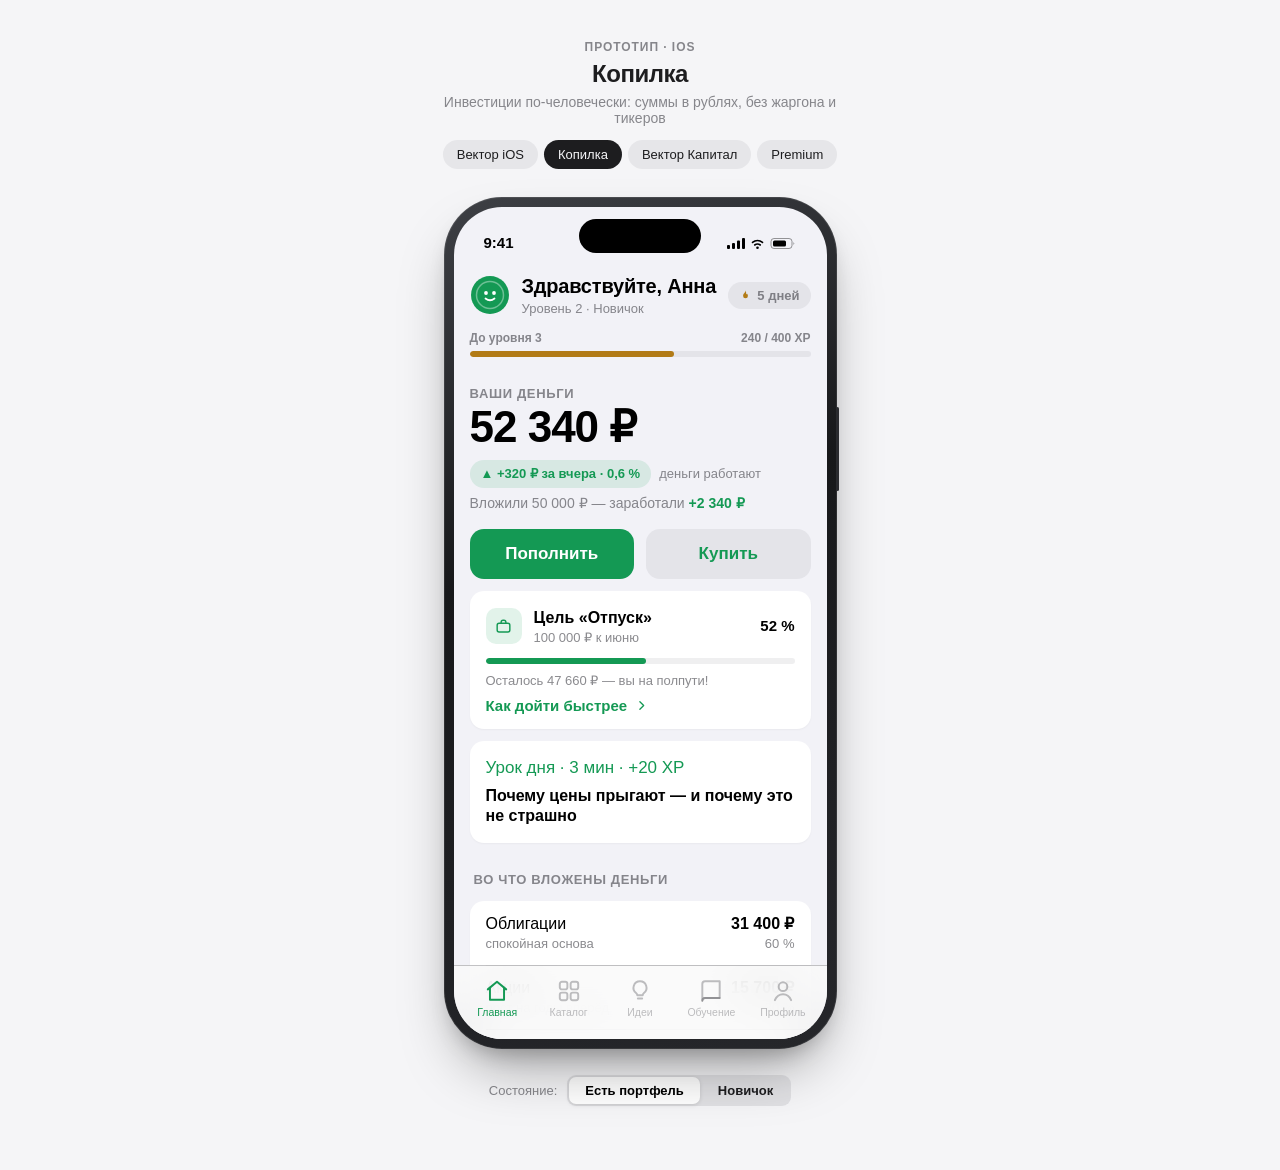
==== kopilka.html @ 92e06905 "feat: flagship dark app with interactive charts in apple style New index.html flagship (Vektor Kapit" ====
<!DOCTYPE html>
<html lang="ru">
<head>
<meta charset="UTF-8">
<meta name="viewport" content="width=device-width, initial-scale=1, maximum-scale=1, user-scalable=no, viewport-fit=cover">
<title>Копилка — прототип iOS</title>
<meta name="theme-color" content="#F2F2F7">
<link rel="manifest" href="manifest-kopilka.json">
<link rel="apple-touch-icon" href="assets/icon-kopilka-180.png">
<link rel="icon" type="image/png" href="assets/icon-kopilka-180.png">
<meta name="apple-mobile-web-app-capable" content="yes">
<meta name="mobile-web-app-capable" content="yes">
<meta name="apple-mobile-web-app-status-bar-style" content="default">
<meta name="apple-mobile-web-app-title" content="Копилка">
<link rel="stylesheet" href="assets/system.css">
</head>
<body class="studio">

<header class="studio-head">
  <div class="eyebrow">Прототип · iOS</div>
  <h1>Копилка</h1>
  <p>Инвестиции по-человечески: суммы в рублях, без жаргона и тикеров</p>
  <nav class="studio-nav">
    <a href="index.html">Вектор iOS</a>
    <a href="kopilka.html" aria-current="page">Копилка</a>
    <a href="vektor.html">Вектор Капитал</a>
    <a href="premium.html">Premium</a>
  </nav>
</header>

<div class="stage">
<div class="device">
<div class="device-screen brand-kopilka">
  <div class="island"></div>
  <div class="statusbar">
    <span>9:41</span>
    <svg width="70" height="13" viewBox="0 0 70 13" aria-hidden="true">
      <g fill="currentColor">
        <rect x="0" y="8" width="3" height="4" rx="1"/><rect x="5" y="6" width="3" height="6" rx="1"/>
        <rect x="10" y="3.5" width="3" height="8.5" rx="1"/><rect x="15" y="1" width="3" height="11" rx="1"/>
      </g>
      <g fill="none" stroke="currentColor" stroke-width="1.6" stroke-linecap="round">
        <path d="M25.5 5.4a8 8 0 0 1 10 0"/><path d="M27.7 8a4.8 4.8 0 0 1 5.6 0"/>
      </g>
      <circle cx="30.5" cy="10.8" r="1.3" fill="currentColor"/>
      <rect x="44" y="1.5" width="21" height="10" rx="3" fill="none" stroke="currentColor" opacity=".4"/>
      <rect x="46" y="3.5" width="13" height="6" rx="1.5" fill="currentColor"/>
      <path d="M66.5 5v3a2 2 0 0 0 0-3z" fill="currentColor" opacity=".5"/>
    </svg>
  </div>

  <div class="app">

    <!-- ================= Главная ================= -->
    <section class="screen active" data-screen="home">
      <div style="display:flex;align-items:center;gap:12px;">
        <svg class="mascot" viewBox="0 0 40 40" aria-hidden="true">
          <circle cx="20" cy="20" r="19" fill="var(--accent)"/>
          <circle cx="20" cy="20" r="13.5" fill="none" stroke="rgba(255,255,255,.38)" stroke-width="1.5"/>
          <circle cx="16" cy="18" r="1.9" fill="#fff"/><circle cx="24" cy="18" r="1.9" fill="#fff"/>
          <path d="M15.5 23.5q4.5 3.6 9 0" stroke="#fff" stroke-width="1.8" fill="none" stroke-linecap="round"/>
        </svg>
        <div style="flex:1;min-width:0;">
          <div style="font-size:20px;font-weight:700;letter-spacing:-.2px;">Здравствуйте, Анна</div>
          <div style="font-size:13px;color:var(--ink-2);">Уровень 2 · Новичок</div>
        </div>
        <span class="chip chip-neutral" title="Серия: 5 дней подряд">
          <svg width="13" height="15" viewBox="0 0 24 24" fill="var(--gold)" aria-hidden="true"><path d="M12 2.5c1.3 3.6-4.4 5.3-4.4 10.4a4.4 4.4 0 0 0 8.8 0c0-2.1-1-3.4-1.7-4.4-.8 1.2-1.7 1.5-1.7 1.5.5-2.2.1-5.1-1-7.5z"/></svg>
          5 дней
        </span>
      </div>

      <div style="margin-top:12px;">
        <div style="display:flex;justify-content:space-between;font-size:12px;font-weight:600;color:var(--ink-2);margin-bottom:5px;">
          <span>До уровня 3</span><span style="font-variant-numeric:tabular-nums;" data-bind="xp">240 / 400 XP</span>
        </div>
        <div class="bar gold"><i data-bind="xp-bar" style="width:60%;"></i></div>
      </div>

      <!-- Есть портфель -->
      <div data-when="full">
        <div style="margin-top:28px;">
          <div class="money-label">Ваши деньги</div>
          <div class="money-hero" data-bind="balance">52 340 ₽</div>
          <div style="display:flex;align-items:center;gap:8px;margin-top:10px;flex-wrap:wrap;">
            <span class="chip chip-gain">▲ +320 ₽ за вчера · 0,6 %</span>
            <span style="font-size:13px;color:var(--ink-2);">деньги работают</span>
          </div>
          <p class="money-sub" style="margin-top:6px;">Вложили <span data-bind="invested">50 000 ₽</span> — заработали <b data-bind="profit">+2 340 ₽</b></p>
        </div>

        <div class="btn-row">
          <button class="btn btn-primary" data-sheet="topup">Пополнить</button>
          <button class="btn btn-secondary" data-go-tab="catalog">Купить</button>
        </div>

        <div class="card tappable" role="button" tabindex="0">
          <div style="display:flex;align-items:center;gap:12px;">
            <div style="width:36px;height:36px;border-radius:10px;background:var(--accent-soft);color:var(--accent);display:flex;align-items:center;justify-content:center;flex:none;">
              <svg width="19" height="19" viewBox="0 0 24 24" fill="none" stroke="currentColor" stroke-width="1.8" stroke-linecap="round" stroke-linejoin="round" aria-hidden="true"><rect x="4" y="8" width="16" height="11" rx="2.5"/><path d="M9 8V6.5A2.5 2.5 0 0 1 11.5 4h1A2.5 2.5 0 0 1 15 6.5V8"/></svg>
            </div>
            <div style="flex:1;">
              <div style="font-size:16px;font-weight:600;">Цель «Отпуск»</div>
              <div style="font-size:13px;color:var(--ink-2);">100 000 ₽ к июню</div>
            </div>
            <div style="font-size:15px;font-weight:700;font-variant-numeric:tabular-nums;" data-bind="goal-pct">52 %</div>
          </div>
          <div class="bar" style="margin-top:12px;"><i data-bind="goal-bar" style="width:52%;"></i></div>
          <div style="font-size:13px;color:var(--ink-2);margin-top:8px;">Осталось <span data-bind="goal-remaining">47 660 ₽</span> — вы на полпути!</div>
          <button class="btn btn-plain" style="justify-content:flex-start;padding:0;height:auto;margin-top:8px;font-size:15px;" data-toast-btn="Подсказки по цели — фаза 2">Как дойти быстрее
            <svg width="13" height="13" viewBox="0 0 24 24" fill="none" stroke="currentColor" stroke-width="2.4" stroke-linecap="round" stroke-linejoin="round" aria-hidden="true"><path d="m9 5 7 7-7 7"/></svg>
          </button>
        </div>

        <div class="card tappable" role="button" tabindex="0" data-sheet="lesson">
          <div class="sheet-cap" style="color:var(--accent);">Урок дня · 3 мин · +20 XP</div>
          <div style="font-size:16px;font-weight:600;margin-top:6px;line-height:1.3;">Почему цены прыгают — и почему это не страшно</div>
        </div>

        <div class="section-h">Во что вложены деньги</div>
        <div class="card flush">
          <div class="row no-icon" style="cursor:default;" data-alloc="bonds">
            <div class="r-body"><div class="r-title">Облигации</div><div class="r-sub">спокойная основа</div></div>
            <div class="r-val"><div class="v">31 400 ₽</div><div class="d" style="color:var(--ink-2);">60 %</div></div>
          </div>
          <div class="row no-icon" style="cursor:default;" data-alloc="stocks">
            <div class="r-body"><div class="r-title">Акции</div><div class="r-sub">рост на годы вперёд</div></div>
            <div class="r-val"><div class="v">15 700 ₽</div><div class="d" style="color:var(--ink-2);">30 %</div></div>
          </div>
          <div class="row no-icon" style="cursor:default;" data-alloc="cash">
            <div class="r-body"><div class="r-title">Запас</div><div class="r-sub">деньги под рукой</div></div>
            <div class="r-val"><div class="v">5 240 ₽</div><div class="d" style="color:var(--ink-2);">10 %</div></div>
          </div>
        </div>
      </div>

      <!-- Новичок -->
      <div data-when="new" hidden>
        <div class="card" style="margin-top:24px;display:flex;gap:14px;align-items:flex-start;">
          <svg class="mascot" viewBox="0 0 40 40" aria-hidden="true">
            <circle cx="20" cy="20" r="19" fill="var(--accent)"/>
            <circle cx="20" cy="20" r="13.5" fill="none" stroke="rgba(255,255,255,.38)" stroke-width="1.5"/>
            <circle cx="16" cy="18" r="1.9" fill="#fff"/><circle cx="24" cy="18" r="1.9" fill="#fff"/>
            <path d="M15.5 23.5q4.5 3.6 9 0" stroke="#fff" stroke-width="1.8" fill="none" stroke-linecap="round"/>
          </svg>
          <p style="margin:2px 0 0;font-size:15px;line-height:1.45;">Привет, я Копи! Готовы начать? Это 2 минуты — и никаких сложных слов.</p>
        </div>

        <div class="card">
          <div style="display:flex;justify-content:space-between;align-items:baseline;">
            <span class="sheet-cap" style="color:var(--accent);">Квест · шаг 1 из 3</span>
            <span class="chip chip-gold" style="padding:3px 9px;font-size:11.5px;">бейдж + 100 XP</span>
          </div>
          <div style="font-size:18px;font-weight:700;margin-top:8px;letter-spacing:-.2px;">Собери первый портфель за 3 шага</div>
          <div class="bar" style="margin-top:12px;"><i style="width:33%;"></i></div>
          <button class="btn btn-primary" style="margin-top:16px;" data-go-tab="catalog">Продолжить квест</button>
        </div>

        <div class="card" style="display:flex;gap:12px;align-items:center;">
          <div style="width:36px;height:36px;border-radius:10px;background:var(--gain-bg);color:var(--gain);display:flex;align-items:center;justify-content:center;flex:none;">
            <svg width="18" height="18" viewBox="0 0 24 24" fill="none" stroke="currentColor" stroke-width="2" stroke-linecap="round" stroke-linejoin="round" aria-hidden="true"><path d="m5 12.5 4.5 4.5L19 7"/></svg>
          </div>
          <div style="font-size:14px;line-height:1.4;">Деньги на счёте: <b>1 000 ₽</b> — уже пополнили, отличный старт!</div>
        </div>
      </div>
    </section>

    <!-- ================= Каталог ================= -->
    <section class="screen" data-screen="catalog">
      <h1 class="large-title">Каталог</h1>
      <p class="subtitle">Во что вложить — простыми словами</p>

      <div class="card tappable" role="button" tabindex="0" data-push="asset" style="background:linear-gradient(135deg, var(--accent) 0%, #0C7A41 100%);color:#fff;">
        <div style="display:flex;justify-content:space-between;align-items:center;">
          <span style="font-size:12px;font-weight:600;letter-spacing:.06em;text-transform:uppercase;opacity:.85;">Идея дня</span>
          <span class="chip" style="background:rgba(255,255,255,.2);color:#fff;">спокойно</span>
        </div>
        <div style="font-size:19px;font-weight:700;margin-top:10px;letter-spacing:-.2px;">Облигации для спокойного старта</div>
        <div style="font-size:14px;opacity:.85;margin-top:6px;">Вложили 12 000 ₽ — через год примерно <b>14 600 ₽</b></div>
      </div>

      <div class="section-h">Популярное</div>
      <div class="card flush">
        <button class="row" data-push="asset">
          <span class="r-icon" style="background:#21A038;font-size:12px;font-weight:700;">СБ</span>
          <span class="r-body"><span class="r-title">Сбербанк</span><span class="r-sub" style="display:block;">Акции · банк</span></span>
          <span class="r-val"><span class="v">312 ₽</span><span class="d" style="color:var(--gain);display:block;">▲ 0,8 %</span></span>
          <svg class="chev" width="13" height="13" viewBox="0 0 24 24" fill="none" stroke="currentColor" stroke-width="2.4" stroke-linecap="round" stroke-linejoin="round" aria-hidden="true"><path d="m9 5 7 7-7 7"/></svg>
        </button>
        <button class="row" data-toast-btn="В прототипе открыт Сбербанк — остальные по той же схеме">
          <span class="r-icon" style="background:#1264B1;font-size:12px;font-weight:700;">ГП</span>
          <span class="r-body"><span class="r-title">Газпром</span><span class="r-sub" style="display:block;">Акции · энергетика</span></span>
          <span class="r-val"><span class="v">128 ₽</span><span class="d" style="color:var(--gain);display:block;">▲ 0,3 %</span></span>
          <svg class="chev" width="13" height="13" viewBox="0 0 24 24" fill="none" stroke="currentColor" stroke-width="2.4" stroke-linecap="round" stroke-linejoin="round" aria-hidden="true"><path d="m9 5 7 7-7 7"/></svg>
        </button>
        <button class="row" data-toast-btn="В прототипе открыт Сбербанк — остальные по той же схеме">
          <span class="r-icon" style="background:#FC3F1D;font-size:13px;font-weight:700;">Я</span>
          <span class="r-body"><span class="r-title">Яндекс</span><span class="r-sub" style="display:block;">Акции · технологии</span></span>
          <span class="r-val"><span class="v">4 215 ₽</span><span class="d" style="color:var(--gain);display:block;">▲ 1,2 %</span></span>
          <svg class="chev" width="13" height="13" viewBox="0 0 24 24" fill="none" stroke="currentColor" stroke-width="2.4" stroke-linecap="round" stroke-linejoin="round" aria-hidden="true"><path d="m9 5 7 7-7 7"/></svg>
        </button>
      </div>

      <div class="section-h">Спокойный старт</div>
      <div class="card flush">
        <button class="row" data-toast-btn="В прототипе открыт Сбербанк — остальные по той же схеме">
          <span class="r-icon" style="background:#5A6B8C;font-size:10.5px;font-weight:700;">ОФЗ</span>
          <span class="r-body"><span class="r-title">ОФЗ 26244</span><span class="r-sub" style="display:block;">Облигации · государство</span></span>
          <span class="r-val"><span class="v">≈ 15 %</span><span class="d" style="color:var(--ink-2);display:block;">в год</span></span>
          <svg class="chev" width="13" height="13" viewBox="0 0 24 24" fill="none" stroke="currentColor" stroke-width="2.4" stroke-linecap="round" stroke-linejoin="round" aria-hidden="true"><path d="m9 5 7 7-7 7"/></svg>
        </button>
        <button class="row" data-toast-btn="В прототипе открыт Сбербанк — остальные по той же схеме">
          <span class="r-icon" style="background:#B27B16;font-size:12px;font-weight:700;">Au</span>
          <span class="r-body"><span class="r-title">Фонд «Золото»</span><span class="r-sub" style="display:block;">Защита от инфляции</span></span>
          <span class="r-val"><span class="v">5 100 ₽</span><span class="d" style="color:var(--gain);display:block;">▲ 0,4 %</span></span>
          <svg class="chev" width="13" height="13" viewBox="0 0 24 24" fill="none" stroke="currentColor" stroke-width="2.4" stroke-linecap="round" stroke-linejoin="round" aria-hidden="true"><path d="m9 5 7 7-7 7"/></svg>
        </button>
      </div>
    </section>

    <!-- ================= Идеи ================= -->
    <section class="screen" data-screen="ideas">
      <h1 class="large-title">Идеи</h1>
      <p class="subtitle">Готовые подборки: во что вложить и почему</p>
      <div class="empty">
        <div class="e-ico">
          <svg width="26" height="26" viewBox="0 0 24 24" fill="none" stroke="currentColor" stroke-width="1.8" stroke-linecap="round" stroke-linejoin="round" aria-hidden="true"><path d="M12 3a6 6 0 0 0-3.6 10.8c.7.55 1.1 1.3 1.1 2.2h5c0-.9.4-1.65 1.1-2.2A6 6 0 0 0 12 3z"/><path d="M10 19h4"/></svg>
        </div>
        <h3>Скоро здесь будут идеи</h3>
        <p>Подборки с объяснением, почему и с каким риском. Появятся во второй фазе.</p>
      </div>
    </section>

    <!-- ================= Обучение ================= -->
    <section class="screen" data-screen="learn">
      <h1 class="large-title">Обучение</h1>
      <p class="subtitle">Уроки по 3 минуты, +20 XP за каждый</p>

      <div class="card tappable" role="button" tabindex="0" data-sheet="lesson">
        <div class="sheet-cap" style="color:var(--accent);">Урок дня · 3 мин · +20 XP</div>
        <div style="font-size:17px;font-weight:700;margin-top:6px;line-height:1.3;">Почему цены прыгают — и почему это не страшно</div>
        <button class="btn btn-secondary" style="margin-top:14px;height:44px;font-size:15px;">Начать урок</button>
      </div>

      <div class="empty" style="padding-top:40px;">
        <div class="e-ico">
          <svg width="24" height="24" viewBox="0 0 24 24" fill="none" stroke="currentColor" stroke-width="1.8" stroke-linecap="round" stroke-linejoin="round" aria-hidden="true"><path d="M4 5.5A2.5 2.5 0 0 1 6.5 3H20v15.5H6.5A2.5 2.5 0 0 0 4 21z"/><path d="M20 18.5H6.5A2.5 2.5 0 0 0 4 21"/></svg>
        </div>
        <h3>Курс «Основы» готовится</h3>
        <p>Короткие уроки простыми словами. Полное дерево курсов — во второй фазе.</p>
      </div>
    </section>

    <!-- ================= Профиль ================= -->
    <section class="screen" data-screen="profile">
      <h1 class="large-title">Профиль</h1>

      <div class="card" style="display:flex;align-items:center;gap:14px;">
        <div class="avatar">А</div>
        <div style="flex:1;">
          <div style="font-size:18px;font-weight:700;">Анна</div>
          <div style="font-size:13px;color:var(--ink-2);">Ученик · Уровень 2</div>
        </div>
        <span class="chip chip-gold" data-bind="xp-chip">240 XP</span>
      </div>

      <div class="card" style="display:flex;gap:12px;align-items:flex-start;">
        <div style="width:36px;height:36px;border-radius:10px;background:var(--fill);display:flex;align-items:center;justify-content:center;flex:none;">
          <svg width="17" height="19" viewBox="0 0 24 24" fill="var(--gold)" aria-hidden="true"><path d="M12 2.5c1.3 3.6-4.4 5.3-4.4 10.4a4.4 4.4 0 0 0 8.8 0c0-2.1-1-3.4-1.7-4.4-.8 1.2-1.7 1.5-1.7 1.5.5-2.2.1-5.1-1-7.5z"/></svg>
        </div>
        <div>
          <div style="font-size:16px;font-weight:600;">Серия: 5 дней подряд</div>
          <div style="font-size:13px;color:var(--ink-2);margin-top:2px;">За полезную привычку — зашли или прошли урок. Не за сделки.</div>
        </div>
      </div>

      <div class="section-h">Бейджи</div>
      <div class="badges">
        <div class="badge">
          <div class="b-ico" style="color:var(--gain);"><svg width="22" height="22" viewBox="0 0 24 24" fill="none" stroke="currentColor" stroke-width="2" stroke-linecap="round" stroke-linejoin="round" aria-hidden="true"><path d="m5 12.5 4.5 4.5L19 7"/></svg></div>
          <div class="b-name">Первый шаг</div>
        </div>
        <div class="badge">
          <div class="b-ico" style="color:var(--gold);"><svg width="22" height="22" viewBox="0 0 24 24" fill="currentColor" aria-hidden="true"><path d="m12 3 2.4 5.4 5.9.6-4.4 4 1.2 5.8L12 15.9l-5.1 2.9 1.2-5.8-4.4-4 5.9-.6z"/></svg></div>
          <div class="b-name">Первая покупка</div>
        </div>
        <div class="badge locked">
          <div class="b-ico" style="color:var(--ink-2);"><svg width="22" height="22" viewBox="0 0 24 24" fill="none" stroke="currentColor" stroke-width="1.8" stroke-linecap="round" stroke-linejoin="round" aria-hidden="true"><rect x="5.5" y="10.5" width="13" height="9" rx="2.5"/><path d="M8.5 10.5V8a3.5 3.5 0 0 1 7 0v2.5"/></svg></div>
          <div class="b-name">Неделя выдержки</div>
        </div>
      </div>

      <div class="section-h">Цель</div>
      <div class="card">
        <div style="display:flex;justify-content:space-between;align-items:baseline;">
          <span style="font-size:16px;font-weight:600;">«Отпуск»</span>
          <span style="font-size:13px;color:var(--ink-2);font-variant-numeric:tabular-nums;" data-bind="goal-summary">52 340 ₽ из 100 000 ₽ · к июню</span>
        </div>
        <div class="bar" style="margin-top:12px;"><i data-bind="goal-bar" style="width:52%;"></i></div>
      </div>

      <div class="section-h">Версии прототипа</div>
      <div class="card flush">
        <a class="row no-icon" href="index.html" style="text-decoration:none;color:var(--ink);">
          <span class="r-body"><span class="r-title">Вектор iOS</span><span class="r-sub" style="display:block;">флагман · тёмная</span></span>
          <svg class="chev" width="13" height="13" viewBox="0 0 24 24" fill="none" stroke="currentColor" stroke-width="2.4" stroke-linecap="round" stroke-linejoin="round" aria-hidden="true"><path d="m9 5 7 7-7 7"/></svg>
        </a>
        <a class="row no-icon" href="vektor.html" style="text-decoration:none;color:var(--ink);">
          <span class="r-body"><span class="r-title">Вектор Капитал</span><span class="r-sub" style="display:block;">синяя версия · light</span></span>
          <svg class="chev" width="13" height="13" viewBox="0 0 24 24" fill="none" stroke="currentColor" stroke-width="2.4" stroke-linecap="round" stroke-linejoin="round" aria-hidden="true"><path d="m9 5 7 7-7 7"/></svg>
        </a>
        <a class="row no-icon" href="premium.html" style="text-decoration:none;color:var(--ink);">
          <span class="r-body"><span class="r-title">Вектор Капитал Premium</span><span class="r-sub" style="display:block;">тёмная версия · частный банк</span></span>
          <svg class="chev" width="13" height="13" viewBox="0 0 24 24" fill="none" stroke="currentColor" stroke-width="2.4" stroke-linecap="round" stroke-linejoin="round" aria-hidden="true"><path d="m9 5 7 7-7 7"/></svg>
        </a>
      </div>
    </section>

    <!-- ================= Push: Сбербанк ================= -->
    <section class="push" id="push-asset">
      <div class="push-nav">
        <button class="back" data-back>
          <svg width="17" height="17" viewBox="0 0 24 24" fill="none" stroke="currentColor" stroke-width="2.4" stroke-linecap="round" stroke-linejoin="round" aria-hidden="true"><path d="m15 5-7 7 7 7"/></svg>
          Каталог
        </button>
        <span class="push-title">Сбербанк</span>
      </div>

      <div style="display:flex;align-items:center;gap:12px;margin-top:4px;">
        <span style="width:44px;height:44px;border-radius:12px;background:#21A038;color:#fff;display:flex;align-items:center;justify-content:center;font-size:15px;font-weight:700;flex:none;">СБ</span>
        <div style="flex:1;">
          <div style="font-size:20px;font-weight:700;letter-spacing:-.2px;">Сбербанк</div>
          <div style="font-size:13px;color:var(--ink-2);">Акции · банк</div>
        </div>
        <div style="text-align:right;">
          <div style="font-size:20px;font-weight:700;font-variant-numeric:tabular-nums;">312 ₽</div>
          <div style="font-size:13px;color:var(--gain);font-weight:600;">▲ 0,8 %</div>
        </div>
      </div>

      <div class="card">
        <div class="sheet-cap">Цена за 5 лет</div>
        <svg viewBox="0 0 330 120" style="width:100%;height:auto;margin-top:10px;display:block;" aria-label="График цены за 5 лет: рост с колебаниями">
          <defs>
            <linearGradient id="chartFill" x1="0" y1="0" x2="0" y2="1">
              <stop offset="0" stop-color="var(--gain)" stop-opacity=".18"/>
              <stop offset="1" stop-color="var(--gain)" stop-opacity="0"/>
            </linearGradient>
          </defs>
          <g stroke="var(--sep)" stroke-width=".5">
            <line x1="0" y1="30" x2="330" y2="30"/><line x1="0" y1="65" x2="330" y2="65"/><line x1="0" y1="100" x2="330" y2="100"/>
          </g>
          <path d="M0,98 C25,92 40,102 60,90 S95,70 115,76 S150,50 175,58 S215,38 240,46 S275,22 305,28 L330,22 L330,120 L0,120 Z" fill="url(#chartFill)"/>
          <path d="M0,98 C25,92 40,102 60,90 S95,70 115,76 S150,50 175,58 S215,38 240,46 S275,22 305,28 L330,22" fill="none" stroke="var(--gain)" stroke-width="2" stroke-linecap="round"/>
        </svg>
        <div style="display:flex;justify-content:space-between;font-size:11px;color:var(--ink-3);margin-top:6px;font-variant-numeric:tabular-nums;">
          <span>2021</span><span>2022</span><span>2023</span><span>2024</span><span>2025</span><span>2026</span>
        </div>
      </div>

      <div class="card">
        <p style="margin:0;font-size:15px;line-height:1.5;">Самый большой банк страны: картами и приложением Сбера пользуется каждый второй. Покупая акцию, вы становитесь совладельцем банка — и зарабатываете, когда он растёт.</p>
      </div>

      <div class="card">
        <div class="sheet-cap">Если вложить 10 000 ₽</div>
        <div style="display:flex;align-items:baseline;gap:8px;margin-top:6px;">
          <span style="font-size:14px;color:var(--ink-2);">через год ≈</span>
          <span style="font-size:26px;font-weight:700;color:var(--gain);font-variant-numeric:tabular-nums;">11 200 ₽</span>
        </div>
        <p class="disclaimer" style="margin:8px 0 0;">Это ориентир по прошлым годам, а не гарантия. Цена может колебаться.</p>
      </div>

      <div class="card" style="display:flex;gap:12px;align-items:flex-start;">
        <span class="tag-risk" style="margin-top:1px;">средне</span>
        <p style="margin:0;font-size:13.5px;color:var(--ink-2);line-height:1.45;">Риск: цена «дышит», но на горизонте от года колебания обычно сглаживаются.</p>
      </div>

      <div class="section-h">Для опытных</div>
      <div class="card">
        <div class="kv" style="margin-top:0;">
          <div class="kv-row"><span class="k">Цена акции</span><span class="v">312 ₽</span></div>
          <div class="kv-row"><span class="k">Дивиденды</span><span class="v">≈ 10 % в год</span></div>
          <div class="kv-row"><span class="k">P/E</span><span class="v">4,1</span></div>
        </div>
      </div>

      <button class="btn btn-primary" style="margin-top:20px;" data-sheet="buy">Купить</button>
    </section>

    <!-- ================= Шторки ================= -->
    <button class="dim" aria-label="Закрыть" tabindex="-1"></button>

    <div class="sheet" id="sheet-buy">
      <div class="grabber"></div>

      <div class="sheet-step on" data-step="1">
        <div class="sheet-cap">Шаг 1 из 2</div>
        <h3>Сколько вложить?</h3>
        <div class="amounts" data-growth="1.12">
          <button data-amount="5000">5 000 ₽</button>
          <button data-amount="10000" aria-pressed="true">10 000 ₽</button>
          <button data-amount="25000">25 000 ₽</button>
        </div>
        <div style="display:flex;align-items:baseline;gap:8px;margin-top:18px;">
          <span style="font-size:14px;color:var(--ink-2);">Через год — примерно</span>
          <span style="font-size:24px;font-weight:700;color:var(--gain);font-variant-numeric:tabular-nums;" data-projection>11 200 ₽</span>
        </div>
        <p style="font-size:13px;color:var(--ink-2);margin:10px 0 0;">Покупаем на сумму, а не «лотами» — так проще.</p>
        <button class="btn btn-primary" style="margin-top:20px;" data-goto="2">Дальше</button>
      </div>

      <div class="sheet-step" data-step="2">
        <div class="sheet-cap">Шаг 2 из 2</div>
        <h3>Всё верно?</h3>
        <div class="kv">
          <div class="kv-row"><span class="k">Вы покупаете</span><span class="v">Сбербанк · <span data-amount-out>10 000 ₽</span></span></div>
          <div class="kv-row"><span class="k">Когда купим</span><span class="v">Сразу</span></div>
          <div class="kv-row"><span class="k">Комиссия</span><span class="v">0 ₽</span></div>
          <div class="kv-row"><span class="k">Продать можно</span><span class="v">В любой день</span></div>
        </div>
        <button class="btn btn-primary" style="margin-top:16px;" data-goto="3" data-buy-confirm>Подтвердить покупку</button>
        <button class="btn btn-plain" data-goto="1">Изменить сумму</button>
      </div>

      <div class="sheet-step" data-step="3">
        <div class="success-wrap">
          <div class="success-mark">
            <svg width="30" height="30" viewBox="0 0 24 24" fill="none" stroke="currentColor" stroke-width="2.4" stroke-linecap="round" stroke-linejoin="round" aria-hidden="true"><path d="m5 12.5 4.5 4.5L19 7"/></svg>
          </div>
          <h3>Ура — первая покупка!</h3>
          <div style="display:flex;gap:8px;justify-content:center;margin-top:12px;">
            <span class="chip chip-gold">+100 XP</span>
            <span class="chip chip-neutral">Бейдж «Первая покупка»</span>
          </div>
          <p style="font-size:13.5px;color:var(--ink-2);margin:14px 0 0;line-height:1.45;">Совет от Копи: следующая привычка — не продавать при первых колебаниях. Время работает на вас.</p>
          <button class="btn btn-primary" style="margin-top:18px;" data-finish>Смотреть портфель</button>
        </div>
      </div>
    </div>

    <div class="sheet" id="sheet-lesson">
      <div class="grabber"></div>

      <div class="sheet-step on" data-step="1">
        <div class="sheet-cap" style="color:var(--accent);">Урок дня · 3 мин · +20 XP</div>
        <h3>Почему цены прыгают</h3>
        <p style="font-size:15px;line-height:1.5;color:var(--ink);margin:10px 0 0;">Цена акции меняется каждый день — как настроение рынка. Кто-то покупает, кто-то продаёт, и цена «дышит».</p>
        <p style="font-size:15px;line-height:1.5;color:var(--ink-2);margin:8px 0 0;">Это не поломка — это нормальная жизнь биржи.</p>
        <button class="btn btn-primary" style="margin-top:20px;" data-goto="2">Дальше</button>
      </div>

      <div class="sheet-step" data-step="2">
        <div class="sheet-cap" style="color:var(--accent);">Урок дня · 2 из 3</div>
        <h3>Чем длиннее срок — тем спокойнее</h3>
        <p style="font-size:15px;line-height:1.5;margin:10px 0 0;">Дневные скачки на горизонте 3–5 лет превращаются в ровную линию роста.</p>
        <p style="font-size:15px;line-height:1.5;color:var(--ink-2);margin:8px 0 0;">Поэтому для долгой цели — как ваш «Отпуск» — колебания почти не важны.</p>
        <button class="btn btn-primary" style="margin-top:20px;" data-goto="3">Дальше</button>
      </div>

      <div class="sheet-step" data-step="3">
        <div class="sheet-cap" style="color:var(--accent);">Проверим себя</div>
        <h3>Ваш портфель просел на 2 % за день. Что делаете?</h3>
        <button class="quiz-opt">Срочно всё продать</button>
        <button class="quiz-opt" data-correct="true">Ничего: для долгой цели это нормально</button>
        <div class="quiz-note"></div>
        <button class="btn btn-primary" style="margin-top:12px;" data-quiz-done disabled data-lesson-done data-close-sheet data-toast-btn="Урок пройден" data-toast-xp="+20 XP">Завершить · +20 XP</button>
      </div>
    </div>

    <div class="sheet" id="sheet-topup">
      <div class="grabber"></div>

      <div class="sheet-step on" data-step="1">
        <div class="sheet-cap">Пополнение</div>
        <h3>Сколько внести?</h3>
        <div class="num-display"><span data-bind="num-display">5 000</span><span class="rub">₽</span></div>
        <div class="num-presets">
          <button data-num-add="1000">+1 000</button>
          <button data-num-add="5000">+5 000</button>
          <button data-num-add="10000">+10 000</button>
        </div>
        <div class="numpad">
          <button data-num="1">1</button><button data-num="2">2</button><button data-num="3">3</button>
          <button data-num="4">4</button><button data-num="5">5</button><button data-num="6">6</button>
          <button data-num="7">7</button><button data-num="8">8</button><button data-num="9">9</button>
          <span></span><button data-num="0">0</button><button data-num="del" aria-label="Удалить">⌫</button>
        </div>
        <button class="btn btn-primary" style="margin-top:10px;" data-topup-confirm>Пополнить</button>
        <p class="disclaimer" style="text-align:center;">Прототип: деньги виртуальные, без списаний.</p>
      </div>

      <div class="sheet-step" data-step="2">
        <div class="success-wrap">
          <div class="success-mark">
            <svg width="30" height="30" viewBox="0 0 24 24" fill="none" stroke="currentColor" stroke-width="2.4" stroke-linecap="round" stroke-linejoin="round" aria-hidden="true"><path d="m5 12.5 4.5 4.5L19 7"/></svg>
          </div>
          <h3>Счёт пополнен</h3>
          <p style="font-size:14px;color:var(--ink-2);margin:10px 0 0;"><b style="color:var(--gain);" data-bind="topup-out">+5 000 ₽</b> уже в «Запасе» и работают на вашу цель.</p>
          <button class="btn btn-primary" style="margin-top:18px;" data-close-sheet>Отлично</button>
        </div>
      </div>
    </div>

    <div class="toast" role="status"><span class="t-text"></span><span class="t-xp"></span></div>

  </div>

  <!-- ================= Таб-бар ================= -->
  <nav class="tabbar">
    <button data-tab="home" aria-selected="true">
      <svg width="26" height="26" viewBox="0 0 24 24" fill="none" stroke="currentColor" stroke-width="1.8" stroke-linecap="round" stroke-linejoin="round" aria-hidden="true"><path d="M3.5 10.5 12 3.5l8.5 7"/><path d="M5.5 8.9V20h13V8.9"/></svg>
      Главная
    </button>
    <button data-tab="catalog" aria-selected="false">
      <svg width="26" height="26" viewBox="0 0 24 24" fill="none" stroke="currentColor" stroke-width="1.8" stroke-linecap="round" stroke-linejoin="round" aria-hidden="true"><rect x="3.5" y="3.5" width="7" height="7" rx="2"/><rect x="13.5" y="3.5" width="7" height="7" rx="2"/><rect x="3.5" y="13.5" width="7" height="7" rx="2"/><rect x="13.5" y="13.5" width="7" height="7" rx="2"/></svg>
      Каталог
    </button>
    <button data-tab="ideas" aria-selected="false">
      <svg width="26" height="26" viewBox="0 0 24 24" fill="none" stroke="currentColor" stroke-width="1.8" stroke-linecap="round" stroke-linejoin="round" aria-hidden="true"><path d="M12 3a6 6 0 0 0-3.6 10.8c.7.55 1.1 1.3 1.1 2.2h5c0-.9.4-1.65 1.1-2.2A6 6 0 0 0 12 3z"/><path d="M10 19h4"/></svg>
      Идеи
    </button>
    <button data-tab="learn" aria-selected="false">
      <svg width="26" height="26" viewBox="0 0 24 24" fill="none" stroke="currentColor" stroke-width="1.8" stroke-linecap="round" stroke-linejoin="round" aria-hidden="true"><path d="M4 5.5A2.5 2.5 0 0 1 6.5 3H20v15.5H6.5A2.5 2.5 0 0 0 4 21z"/><path d="M20 18.5H6.5A2.5 2.5 0 0 0 4 21"/></svg>
      Обучение
    </button>
    <button data-tab="profile" aria-selected="false">
      <svg width="26" height="26" viewBox="0 0 24 24" fill="none" stroke="currentColor" stroke-width="1.8" stroke-linecap="round" stroke-linejoin="round" aria-hidden="true"><circle cx="12" cy="8" r="4"/><path d="M4.5 20.5c1.6-3.8 4.3-5.5 7.5-5.5s5.9 1.7 7.5 5.5"/></svg>
      Профиль
    </button>
  </nav>
</div>
</div>
</div>

<div class="proto-controls">
  <span class="hint">Состояние:</span>
  <div class="seg" role="group" aria-label="Состояние демо">
    <button data-state="full" aria-pressed="true">Есть портфель</button>
    <button data-state="new" aria-pressed="false">Новичок</button>
  </div>
</div>

<script src="assets/app.js"></script>
</body>
</html>
---- assets/system.css ----
/* ============================================================
   iOS design system — Копилка / Вектор Капитал
   Источник истины: DESIGN.md
   ============================================================ */

*, *::before, *::after { box-sizing: border-box; }
html, body { margin: 0; padding: 0; }
html { -webkit-tap-highlight-color: transparent; }
body { overscroll-behavior-y: none; }
button, a { touch-action: manipulation; }

:root {
  /* iOS neutral palette — light */
  --ios-bg-grouped: #F2F2F7;
  --ios-card: #FFFFFF;
  --ios-label: #000000;
  --ios-label-2: rgba(60,60,67,.6);
  --ios-label-3: rgba(60,60,67,.33);
  --ios-sep: rgba(60,60,67,.29);
  --ios-fill: rgba(120,120,128,.12);
  --ios-fill-2: rgba(120,120,128,.2);

  /* motion */
  --ease-out: cubic-bezier(.25,.75,.3,1);
  --ease-sheet: cubic-bezier(.32,.72,0,1);
  --t-fast: 120ms;
  --t-med: 240ms;
  --t-sheet: 360ms;

  --r-card: 14px;
  --r-btn: 14px;

  --font-ui: -apple-system, BlinkMacSystemFont, "SF Pro Text", "SF Pro Display", "Segoe UI", Roboto, "Helvetica Neue", sans-serif;
  --font-serif: "New York", "Times New Roman", Georgia, serif;
}

/* ---------- Brand scopes ---------- */
.brand-kopilka {
  --bg: var(--ios-bg-grouped);
  --card: var(--ios-card);
  --ink: var(--ios-label);
  --ink-2: var(--ios-label-2);
  --ink-3: var(--ios-label-3);
  --sep: var(--ios-sep);
  --fill: var(--ios-fill);
  --fill-2: var(--ios-fill-2);
  --accent: #149954;
  --accent-fg: #FFFFFF;
  --accent-soft: rgba(20,153,84,.12);
  --gain: #149954;
  --gain-bg: rgba(20,153,84,.12);
  --loss: rgba(60,60,67,.6);
  --gold: #B27B16;
  --card-shadow: 0 1px 2px rgba(0,0,0,.04);
  --blur-bg: rgba(249,249,249,.82);
}

.brand-vektor {
  --bg: var(--ios-bg-grouped);
  --card: var(--ios-card);
  --ink: var(--ios-label);
  --ink-2: var(--ios-label-2);
  --ink-3: var(--ios-label-3);
  --sep: var(--ios-sep);
  --fill: var(--ios-fill);
  --fill-2: var(--ios-fill-2);
  --accent: #1D63D8;
  --accent-fg: #FFFFFF;
  --accent-soft: rgba(29,99,216,.11);
  --gain: #149954;
  --gain-bg: rgba(20,153,84,.12);
  --loss: rgba(60,60,67,.6);
  --gold: #B27B16;
  --card-shadow: 0 1px 2px rgba(0,0,0,.04);
  --blur-bg: rgba(249,249,249,.82);
}

.brand-premium {
  --bg: #000000;
  --card: #1C1C1E;
  --card-2: #2C2C2E;
  --ink: #FFFFFF;
  --ink-2: rgba(235,235,245,.6);
  --ink-3: rgba(235,235,245,.3);
  --sep: rgba(84,84,88,.6);
  --fill: rgba(120,120,128,.24);
  --fill-2: rgba(120,120,128,.32);
  --accent: #30B57C;
  --accent-fg: #04140C;
  --accent-soft: rgba(48,181,124,.16);
  --gain: #4CC38A;
  --gain-bg: rgba(76,195,138,.14);
  --loss: rgba(235,235,245,.6);
  --gold: #D9B36A;
  --gold-soft: rgba(217,179,106,.14);
  --card-shadow: none;
  --blur-bg: rgba(18,18,20,.78);
  color-scheme: dark;
}

/* ============================================================
   Studio (page chrome around the phone)
   ============================================================ */
.studio {
  min-height: 100vh;
  min-height: 100dvh;
  background: #F5F5F7;
  color: #1D1D1F;
  font-family: var(--font-ui);
  display: flex;
  flex-direction: column;
  align-items: center;
  padding: 40px 24px 64px;
  -webkit-font-smoothing: antialiased;
}
.studio.studio-dark { background: #101013; color: #F5F5F7; }

.studio-head {
  text-align: center;
  margin-bottom: 28px;
}
.studio-head .eyebrow {
  font-size: 12px;
  font-weight: 600;
  letter-spacing: .08em;
  text-transform: uppercase;
  color: #86868B;
  margin-bottom: 6px;
}
.studio-head h1 {
  font-size: 24px;
  font-weight: 700;
  letter-spacing: -.02em;
  margin: 0;
}
.studio-head p {
  font-size: 14px;
  color: #86868B;
  margin: 6px 0 0;
  max-width: 420px;
}
.studio-nav {
  margin-top: 14px;
  display: flex;
  gap: 6px;
  justify-content: center;
  flex-wrap: wrap;
}
.studio-nav a {
  font-size: 13px;
  font-weight: 500;
  color: inherit;
  text-decoration: none;
  padding: 7px 14px;
  border-radius: 999px;
  background: rgba(120,120,128,.12);
  transition: background var(--t-fast) var(--ease-out);
}
.studio-nav a:hover { background: rgba(120,120,128,.2); }
.studio-nav a[aria-current="page"] {
  background: #1D1D1F;
  color: #F5F5F7;
}
.studio-dark .studio-nav a[aria-current="page"] { background: #F5F5F7; color: #1D1D1F; }

.proto-controls {
  margin-top: 26px;
  display: flex;
  align-items: center;
  gap: 10px;
}
.proto-controls .hint { font-size: 13px; color: #86868B; }

/* segmented control (page level) */
.seg {
  display: inline-flex;
  padding: 2px;
  border-radius: 9px;
  background: rgba(120,120,128,.16);
  gap: 2px;
}
.seg button {
  appearance: none;
  border: 0;
  font: 600 13px/1 var(--font-ui);
  color: inherit;
  background: transparent;
  padding: 7px 16px;
  border-radius: 7px;
  cursor: pointer;
  transition: background var(--t-fast) var(--ease-out), box-shadow var(--t-fast) var(--ease-out);
}
.seg button[aria-pressed="true"] {
  background: #FFFFFF;
  box-shadow: 0 1px 4px rgba(0,0,0,.12);
  color: #000;
}
.studio-dark .seg button[aria-pressed="true"] { background: #48484A; color: #fff; }

/* ============================================================
   Device frame
   ============================================================ */
.stage { display: flex; justify-content: center; }
.device {
  position: relative;
  width: 393px;
  height: 852px;
  border-radius: 58px;
  padding: 10px;
  background: linear-gradient(160deg, #3E4045, #17181A 40%, #26272B);
  box-shadow:
    0 0 0 1px rgba(255,255,255,.09) inset,
    0 30px 60px -18px rgba(0,0,0,.4),
    0 12px 24px -12px rgba(0,0,0,.28);
  flex: none;
}
.device::after { /* side button hint */
  content: "";
  position: absolute;
  right: -2px;
  top: 210px;
  width: 3px;
  height: 84px;
  border-radius: 2px;
  background: #2A2B2F;
}
.device-screen {
  position: relative;
  width: 100%;
  height: 100%;
  border-radius: 48px;
  overflow: hidden;
  background: var(--bg);
  color: var(--ink);
  font-family: var(--font-ui);
  font-size: 17px;
  line-height: 1.35;
  -webkit-font-smoothing: antialiased;
}
.island {
  position: absolute;
  top: 12px;
  left: 50%;
  transform: translateX(-50%);
  width: 122px;
  height: 34px;
  border-radius: 20px;
  background: #000;
  z-index: 60;
}
.statusbar {
  position: absolute;
  top: 0;
  left: 0;
  right: 0;
  height: 56px;
  display: flex;
  align-items: center;
  justify-content: space-between;
  padding: 16px 30px 0;
  z-index: 55;
  pointer-events: none;
  font-size: 15px;
  font-weight: 600;
  font-variant-numeric: tabular-nums;
}
.statusbar svg { display: block; }

/* Fullscreen app on small viewports — открывается как настоящее приложение */
@media (max-width: 560px), (max-height: 560px) and (pointer: coarse) {
  html, body { height: 100%; overflow: hidden; overscroll-behavior: none; }
  .studio { padding: 0; min-height: 100dvh; }
  .studio-head, .proto-controls, .studio-foot { display: none; }
  .stage { width: 100%; }
  .device {
    width: 100%;
    height: 100vh;
    height: 100dvh;
    border-radius: 0;
    padding: 0;
    box-shadow: none;
    background: none;
  }
  .device::after { display: none; }
  .device-screen { border-radius: 0; -webkit-user-select: none; user-select: none; }
  .island { display: none; }
  .statusbar { display: none; }
  .screen {
    padding-top: calc(env(safe-area-inset-top, 0px) + 18px);
    padding-bottom: calc(100px + env(safe-area-inset-bottom, 0px));
  }
  .push {
    padding-top: calc(env(safe-area-inset-top, 0px) + 58px);
    padding-bottom: calc(120px + env(safe-area-inset-bottom, 0px));
  }
  .push-nav {
    margin: calc(-1 * (env(safe-area-inset-top, 0px) + 58px)) -16px 12px;
    padding: calc(env(safe-area-inset-top, 0px) + 10px) 8px 8px;
  }
  .toast { top: calc(env(safe-area-inset-top, 0px) + 12px); }
  /* Скрим под прозрачный статус-бар в standalone-режиме тёмной версии */
  .brand-premium .app::before {
    content: "";
    position: absolute;
    top: 0; left: 0; right: 0;
    height: env(safe-area-inset-top, 0px);
    background: rgba(0,0,0,.55);
    -webkit-backdrop-filter: blur(14px);
    backdrop-filter: blur(14px);
    z-index: 65;
    pointer-events: none;
  }
}

/* ============================================================
   App shell
   ============================================================ */
.app {
  position: absolute;
  inset: 0;
  overflow: hidden;
}
.screen {
  position: absolute;
  inset: 0;
  overflow-y: auto;
  overscroll-behavior: contain;
  -webkit-overflow-scrolling: touch;
  padding: 66px 16px 110px;
  opacity: 0;
  transform: translateY(6px);
  pointer-events: none;
  transition: opacity var(--t-med) var(--ease-out), transform var(--t-med) var(--ease-out);
  scrollbar-width: none;
}
.screen::-webkit-scrollbar { display: none; }
.screen.active {
  opacity: 1;
  transform: none;
  pointer-events: auto;
}

/* push screen (detail) */
.push {
  position: absolute;
  inset: 0;
  z-index: 40;
  background: var(--bg);
  overflow-y: auto;
  overscroll-behavior: contain;
  padding: 108px 16px 130px;
  transform: translateX(100%);
  transition: transform 320ms var(--ease-sheet), visibility 0s linear 320ms;
  scrollbar-width: none;
  visibility: hidden;
}
.push::-webkit-scrollbar { display: none; }
.push.open {
  transform: translateX(0);
  visibility: visible;
  transition: transform 320ms var(--ease-sheet);
}
.push-nav {
  position: sticky;
  top: 0;
  margin: -108px -16px 12px;
  padding: 60px 8px 8px;
  display: flex;
  align-items: center;
  gap: 4px;
  background: var(--blur-bg);
  -webkit-backdrop-filter: saturate(1.8) blur(20px);
  backdrop-filter: saturate(1.8) blur(20px);
  z-index: 5;
}
.push-nav .back {
  appearance: none;
  border: 0;
  background: none;
  display: flex;
  align-items: center;
  gap: 2px;
  font: 400 17px/1 var(--font-ui);
  color: var(--accent);
  padding: 8px 10px 8px 4px;
  cursor: pointer;
  border-radius: 10px;
}
.push-nav .push-title {
  position: absolute;
  left: 50%;
  transform: translateX(-50%);
  bottom: 12px;
  font-size: 17px;
  font-weight: 600;
}

/* large title */
.large-title {
  font-size: 34px;
  font-weight: 700;
  letter-spacing: -.4px;
  margin: 10px 0 2px;
}
.subtitle {
  font-size: 15px;
  color: var(--ink-2);
  margin: 0 0 4px;
}

/* ============================================================
   Tab bar
   ============================================================ */
.tabbar {
  position: absolute;
  left: 0;
  right: 0;
  bottom: 0;
  z-index: 50;
  display: flex;
  padding: 8px 8px calc(18px + env(safe-area-inset-bottom, 0px));
  background: var(--blur-bg);
  -webkit-backdrop-filter: saturate(1.8) blur(20px);
  backdrop-filter: saturate(1.8) blur(20px);
  border-top: .5px solid var(--sep);
}
.tabbar button {
  appearance: none;
  border: 0;
  background: none;
  flex: 1;
  display: flex;
  flex-direction: column;
  align-items: center;
  gap: 3px;
  font: 500 10.5px/1 var(--font-ui);
  color: var(--ink-3);
  padding: 4px 0;
  cursor: pointer;
  border-radius: 10px;
  transition: color var(--t-fast) var(--ease-out);
}
.tabbar button svg { display: block; }
.tabbar button[aria-selected="true"] { color: var(--accent); }

/* ============================================================
   Cards, lists, rows
   ============================================================ */
.card {
  background: var(--card);
  border-radius: var(--r-card);
  box-shadow: var(--card-shadow);
  padding: 16px;
  margin-top: 12px;
}
.card.flush { padding: 0; overflow: hidden; }
.card.tappable {
  cursor: pointer;
  transition: transform var(--t-fast) var(--ease-out), opacity var(--t-fast) var(--ease-out);
}
.card.tappable:active { transform: scale(.98); opacity: .9; }

.section-h {
  font-size: 13px;
  font-weight: 600;
  letter-spacing: .05em;
  text-transform: uppercase;
  color: var(--ink-2);
  margin: 28px 4px 0;
}
.section-h:first-child { margin-top: 8px; }

.row {
  display: flex;
  align-items: center;
  gap: 12px;
  padding: 12px 16px;
  min-height: 44px;
  position: relative;
  background: none;
  border: 0;
  width: 100%;
  text-align: left;
  font-family: var(--font-ui);
  font-size: 17px;
  color: var(--ink);
  cursor: pointer;
}
.row + .row::before {
  content: "";
  position: absolute;
  top: 0;
  left: 60px;
  right: 0;
  height: .5px;
  background: var(--sep);
}
.row.no-icon + .row.no-icon::before { left: 16px; }
.row:active { background: var(--fill); }
.row .r-icon {
  width: 32px;
  height: 32px;
  border-radius: 8px;
  flex: none;
  display: flex;
  align-items: center;
  justify-content: center;
  color: #fff;
}
.row .r-body { flex: 1; min-width: 0; }
.row .r-title { font-size: 16px; font-weight: 500; }
.row .r-sub { font-size: 13px; color: var(--ink-2); margin-top: 1px; }
.row .r-val { text-align: right; flex: none; }
.row .r-val .v { font-size: 16px; font-weight: 600; font-variant-numeric: tabular-nums; }
.row .r-val .d { font-size: 13px; font-variant-numeric: tabular-nums; }
.row .chev { color: var(--ink-3); flex: none; }

/* ============================================================
   Buttons & chips
   ============================================================ */
.btn {
  appearance: none;
  border: 0;
  width: 100%;
  height: 50px;
  border-radius: var(--r-btn);
  font: 600 17px/1 var(--font-ui);
  cursor: pointer;
  display: flex;
  align-items: center;
  justify-content: center;
  gap: 8px;
  transition: transform var(--t-fast) var(--ease-out), opacity var(--t-fast) var(--ease-out);
}
.btn:active { transform: scale(.97); }
.btn:disabled { opacity: .4; pointer-events: none; }
.btn-primary { background: var(--accent); color: var(--accent-fg); }
.btn-secondary { background: var(--fill); color: var(--accent); }
.btn-plain { background: none; color: var(--accent); height: 44px; }
.btn-row { display: flex; gap: 12px; margin-top: 16px; }
.btn-row .btn { flex: 1; }

.chip {
  display: inline-flex;
  align-items: center;
  gap: 5px;
  border-radius: 999px;
  padding: 5px 11px;
  font-size: 13px;
  font-weight: 600;
  font-variant-numeric: tabular-nums;
}
.chip-gain { background: var(--gain-bg); color: var(--gain); }
.chip-neutral { background: var(--fill); color: var(--ink-2); }
.chip-gold { background: var(--gold-soft, rgba(178,123,22,.12)); color: var(--gold); }

/* in-app segmented */
.seg-app {
  display: flex;
  padding: 2px;
  border-radius: 9px;
  background: var(--fill);
  gap: 2px;
  margin-top: 14px;
}
.seg-app button {
  appearance: none;
  border: 0;
  flex: 1;
  font: 600 13px/1 var(--font-ui);
  color: var(--ink);
  background: transparent;
  padding: 7px 0;
  border-radius: 7px;
  cursor: pointer;
}
.seg-app button[aria-pressed="true"] {
  background: var(--card);
  box-shadow: 0 1px 4px rgba(0,0,0,.12);
}
.brand-premium .seg-app button[aria-pressed="true"] { background: var(--card-2); }

/* ============================================================
   Money / hero numbers
   ============================================================ */
.money-label {
  font-size: 13px;
  font-weight: 600;
  letter-spacing: .05em;
  text-transform: uppercase;
  color: var(--ink-2);
}
.money-hero {
  font-size: 44px;
  font-weight: 700;
  letter-spacing: -1px;
  line-height: 1.05;
  font-variant-numeric: tabular-nums;
  margin-top: 2px;
}
.brand-premium .money-hero.serif {
  font-family: var(--font-serif);
  font-weight: 400;
  letter-spacing: 0;
}
.money-sub {
  font-size: 14px;
  color: var(--ink-2);
  margin-top: 8px;
}
.money-sub b { color: var(--gain); font-weight: 600; }

/* ============================================================
   Progress
   ============================================================ */
.bar {
  height: 6px;
  border-radius: 999px;
  background: var(--fill);
  overflow: hidden;
}
.bar > i {
  display: block;
  height: 100%;
  border-radius: 999px;
  background: var(--accent);
  transition: width 600ms var(--ease-out);
}
.bar.gold > i { background: var(--gold); }

.ring { position: relative; width: 44px; height: 44px; flex: none; }
.ring svg { transform: rotate(-90deg); display: block; }
.ring .ring-txt {
  position: absolute;
  inset: 0;
  display: flex;
  align-items: center;
  justify-content: center;
  font-size: 11px;
  font-weight: 700;
  font-variant-numeric: tabular-nums;
}

/* ============================================================
   Sheets
   ============================================================ */
.dim {
  position: absolute;
  inset: 0;
  z-index: 70;
  background: rgba(0,0,0,.4);
  opacity: 0;
  pointer-events: none;
  transition: opacity var(--t-med) var(--ease-out);
  border: 0;
  padding: 0;
  cursor: default;
}
.dim.open { opacity: 1; pointer-events: auto; }
.sheet {
  position: absolute;
  left: 0;
  right: 0;
  bottom: 0;
  z-index: 80;
  background: var(--card);
  border-radius: 16px 16px 0 0;
  padding: 8px 20px calc(24px + env(safe-area-inset-bottom, 0px));
  transform: translateY(105%);
  transition: transform var(--t-sheet) var(--ease-sheet);
  max-height: 86%;
  overflow-y: auto;
  scrollbar-width: none;
}
.brand-premium .sheet { background: var(--card); }
.sheet::-webkit-scrollbar { display: none; }
.sheet.open { transform: translateY(0); }
.grabber {
  width: 36px;
  height: 5px;
  border-radius: 3px;
  background: var(--fill-2);
  margin: 4px auto 14px;
}
.sheet h3 {
  font-size: 20px;
  font-weight: 700;
  letter-spacing: -.2px;
  margin: 4px 0 2px;
}
.sheet .sheet-cap {
  font-size: 12px;
  font-weight: 600;
  letter-spacing: .06em;
  text-transform: uppercase;
  color: var(--ink-2);
}
.sheet-step { display: none; }
.sheet-step.on { display: block; animation: stepIn var(--t-med) var(--ease-out); }
@keyframes stepIn { from { opacity: 0; transform: translateX(14px); } to { opacity: 1; transform: none; } }

/* amount presets */
.amounts { display: flex; gap: 8px; margin-top: 14px; }
.amounts button {
  appearance: none;
  flex: 1;
  border: 1.5px solid var(--sep);
  background: none;
  color: var(--ink);
  border-radius: 12px;
  padding: 12px 0;
  font: 600 15px/1 var(--font-ui);
  font-variant-numeric: tabular-nums;
  cursor: pointer;
  transition: border-color var(--t-fast), background var(--t-fast), color var(--t-fast);
}
.amounts button[aria-pressed="true"] {
  border-color: var(--accent);
  background: var(--accent-soft);
  color: var(--accent);
}
.brand-premium .amounts button { border-color: rgba(84,84,88,.9); }
.brand-premium .amounts button[aria-pressed="true"] { border-color: var(--accent); color: var(--gain); }

/* key-value list in confirm step */
.kv { margin-top: 10px; }
.kv .kv-row {
  display: flex;
  justify-content: space-between;
  gap: 16px;
  padding: 11px 0;
  font-size: 15px;
  position: relative;
}
.kv .kv-row + .kv-row::before {
  content: "";
  position: absolute;
  top: 0;
  left: 0;
  right: 0;
  height: .5px;
  background: var(--sep);
}
.kv .k { color: var(--ink-2); }
.kv .v { font-weight: 600; font-variant-numeric: tabular-nums; text-align: right; }

/* numpad (пополнение) */
.num-display {
  display: flex;
  align-items: baseline;
  justify-content: center;
  gap: 6px;
  margin: 18px 0 6px;
  font-size: 40px;
  font-weight: 700;
  letter-spacing: -1px;
  font-variant-numeric: tabular-nums;
  min-height: 48px;
}
.num-display .rub { font-size: 28px; color: var(--ink-2); font-weight: 600; }
.num-presets { display: flex; gap: 8px; justify-content: center; margin: 4px 0 10px; }
.num-presets button {
  appearance: none;
  border: 0;
  background: var(--fill);
  color: var(--ink);
  border-radius: 999px;
  padding: 7px 14px;
  font: 600 13px/1 var(--font-ui);
  font-variant-numeric: tabular-nums;
  cursor: pointer;
  transition: background var(--t-fast) var(--ease-out), transform var(--t-fast) var(--ease-out);
}
.num-presets button:active { transform: scale(.95); background: var(--fill-2); }
.numpad {
  display: grid;
  grid-template-columns: repeat(3, 1fr);
  gap: 2px;
  margin: 8px 0 4px;
}
.numpad button {
  appearance: none;
  border: 0;
  background: none;
  color: var(--ink);
  height: 54px;
  border-radius: 12px;
  font: 400 24px/1 var(--font-ui);
  font-variant-numeric: tabular-nums;
  cursor: pointer;
  display: flex;
  align-items: center;
  justify-content: center;
  transition: background var(--t-fast) var(--ease-out);
}
.numpad button:active { background: var(--fill); }

/* live tasks */
.task-row .k { transition: color var(--t-fast) var(--ease-out); }
.task-row.task-done .k { color: var(--gain) !important; }
.task-row.task-done .k::before { content: "✓ "; }

/* quiz */
.quiz-opt {
  display: block;
  width: 100%;
  text-align: left;
  appearance: none;
  border: 1.5px solid var(--sep);
  background: none;
  color: var(--ink);
  border-radius: 12px;
  padding: 14px 16px;
  font: 500 15px/1.35 var(--font-ui);
  cursor: pointer;
  margin-top: 10px;
  transition: border-color var(--t-fast), background var(--t-fast);
}
.quiz-opt.correct { border-color: var(--gain); background: var(--gain-bg); }
.quiz-opt.wrong { border-color: var(--sep); background: var(--fill); opacity: .7; }
.quiz-note { font-size: 13.5px; margin-top: 12px; color: var(--ink-2); min-height: 18px; }
.quiz-note.ok { color: var(--gain); font-weight: 600; }

/* ============================================================
   Success / celebration
   ============================================================ */
.success-wrap { text-align: center; padding: 12px 0 4px; }
.success-mark {
  width: 64px;
  height: 64px;
  border-radius: 50%;
  background: var(--gain-bg);
  color: var(--gain);
  display: flex;
  align-items: center;
  justify-content: center;
  margin: 6px auto 14px;
  animation: pop 420ms var(--ease-out);
}
@keyframes pop { 0% { transform: scale(.5); opacity: 0; } 70% { transform: scale(1.08); } 100% { transform: scale(1); opacity: 1; } }
.success-wrap h3 { margin: 0; }
.success-wrap .xp {
  display: inline-flex;
  margin-top: 12px;
}

/* certificate (premium) */
.cert {
  margin: 16px 0 4px;
  border: 1px solid var(--gold);
  border-radius: 12px;
  padding: 22px 16px 18px;
  text-align: center;
  background:
    radial-gradient(120% 90% at 50% 0%, rgba(217,179,106,.1), transparent 60%),
    var(--card-2, var(--card));
  position: relative;
  animation: pop 480ms var(--ease-out);
}
.cert .cert-cap {
  font-size: 11px;
  font-weight: 600;
  letter-spacing: .28em;
  text-transform: uppercase;
  color: var(--gold);
}
.cert .cert-name {
  font-family: var(--font-serif);
  font-size: 24px;
  margin: 10px 0 2px;
}
.cert .cert-sub { font-size: 13px; color: var(--ink-2); }
.cert .cert-no {
  font-size: 11px;
  letter-spacing: .12em;
  color: var(--ink-3);
  margin-top: 12px;
  font-variant-numeric: tabular-nums;
}
.cert .seal {
  position: absolute;
  top: 14px;
  right: 14px;
  width: 34px;
  height: 34px;
  border-radius: 50%;
  border: 1.5px solid var(--gold);
  color: var(--gold);
  display: flex;
  align-items: center;
  justify-content: center;
  font-size: 13px;
}

/* ============================================================
   Misc
   ============================================================ */
.mascot {
  width: 40px;
  height: 40px;
  flex: none;
}
.avatar {
  width: 56px;
  height: 56px;
  border-radius: 50%;
  background: var(--accent);
  color: var(--accent-fg);
  display: flex;
  align-items: center;
  justify-content: center;
  font-size: 22px;
  font-weight: 700;
}
.badges { display: flex; gap: 10px; margin-top: 12px; }
.badge {
  flex: 1;
  text-align: center;
  border-radius: 12px;
  background: var(--fill);
  padding: 12px 6px 10px;
}
.badge .b-ico { font-size: 20px; }
.badge .b-name { font-size: 11px; font-weight: 600; margin-top: 4px; color: var(--ink-2); }
.badge.locked { opacity: .45; }

.empty {
  text-align: center;
  padding: 56px 24px;
}
.empty .e-ico {
  width: 56px;
  height: 56px;
  border-radius: 50%;
  background: var(--fill);
  color: var(--ink-2);
  display: flex;
  align-items: center;
  justify-content: center;
  margin: 0 auto 14px;
}
.empty h3 { font-size: 18px; font-weight: 700; margin: 0 0 6px; }
.empty p { font-size: 14px; color: var(--ink-2); margin: 0 auto; max-width: 260px; }

.trust {
  display: flex;
  gap: 10px;
  align-items: flex-start;
  font-size: 12.5px;
  color: var(--ink-2);
  margin-top: 20px;
  padding: 0 4px;
}
.trust svg { flex: none; margin-top: 1px; color: var(--ink-3); }

.disclaimer { font-size: 12px; color: var(--ink-3); margin-top: 10px; }

.tag-risk {
  font-size: 12px;
  font-weight: 600;
  border-radius: 6px;
  padding: 3px 8px;
  background: var(--fill);
  color: var(--ink-2);
}

/* lesson path (обучение) */
.path-row { display: flex; gap: 12px; padding: 12px 16px; align-items: center; position: relative; }
.path-row + .path-row::before {
  content: "";
  position: absolute;
  top: 0; left: 60px; right: 0; height: .5px; background: var(--sep);
}
.path-dot {
  width: 32px; height: 32px; border-radius: 50%;
  display: flex; align-items: center; justify-content: center;
  flex: none;
}
.path-dot.done { background: var(--gain-bg); color: var(--gain); }
.path-dot.now { background: var(--accent); color: var(--accent-fg); }
.path-dot.lock { background: var(--fill); color: var(--ink-3); }

/* toast */
.toast {
  position: absolute;
  top: 64px;
  left: 50%;
  transform: translate(-50%, -16px);
  z-index: 90;
  background: var(--card);
  color: var(--ink);
  border-radius: 999px;
  box-shadow: 0 8px 28px rgba(0,0,0,.18);
  padding: 10px 18px;
  font-size: 14px;
  font-weight: 600;
  display: flex;
  align-items: center;
  gap: 8px;
  opacity: 0;
  pointer-events: none;
  transition: opacity var(--t-med) var(--ease-out), transform var(--t-med) var(--ease-out);
  max-width: min(92%, 380px);
  text-align: center;
  border-radius: 22px;
}
.toast.show { opacity: 1; transform: translate(-50%, 0); }
.toast .t-xp { color: var(--gold); }

/* focus */
:where(button, a, [tabindex]):focus-visible {
  outline: 2px solid var(--accent, #1D63D8);
  outline-offset: 2px;
  border-radius: 8px;
}

@media (prefers-reduced-motion: reduce) {
  *, *::before, *::after {
    transition-duration: .01ms !important;
    animation-duration: .01ms !important;
  }
}
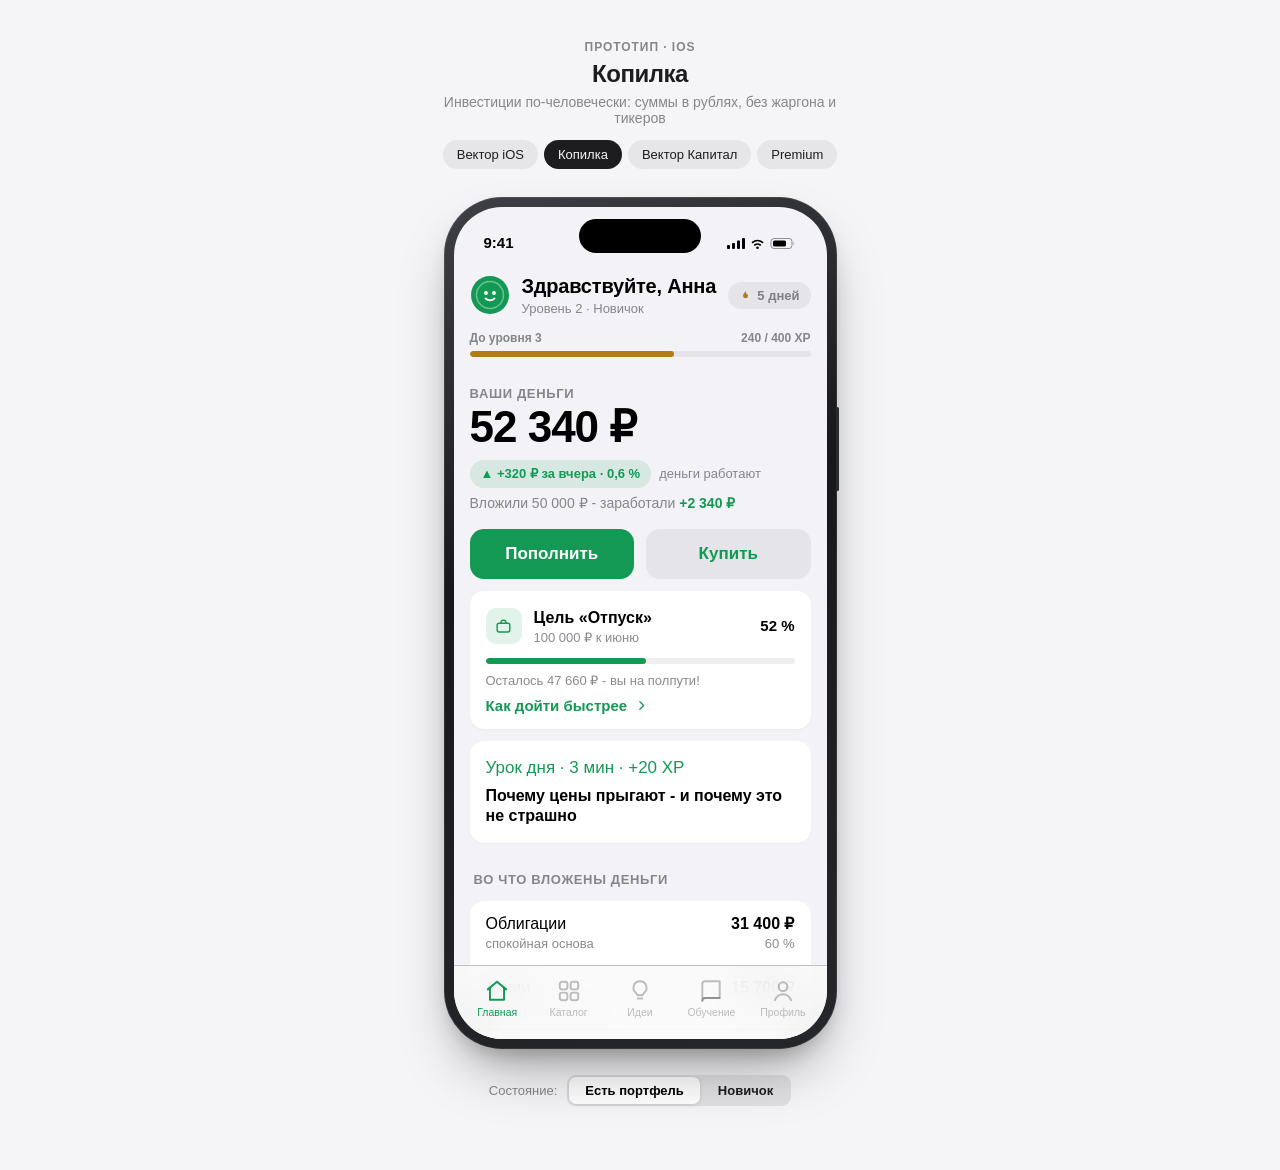
==== commit 73b3f69b: "fix: pin app to visual viewport on phones, hyphens instead of em dashes Mobile fullscreen now uses p" ====
--- a/kopilka.html
+++ b/kopilka.html
@@ -3,7 +3,7 @@
 <head>
 <meta charset="UTF-8">
 <meta name="viewport" content="width=device-width, initial-scale=1, maximum-scale=1, user-scalable=no, viewport-fit=cover">
-<title>Копилка — прототип iOS</title>
+<title>Копилка - прототип iOS</title>
 <meta name="theme-color" content="#F2F2F7">
 <link rel="manifest" href="manifest-kopilka.json">
 <link rel="apple-touch-icon" href="assets/icon-kopilka-180.png">
@@ -86,7 +86,7 @@
             <span class="chip chip-gain">▲ +320 ₽ за вчера · 0,6 %</span>
             <span style="font-size:13px;color:var(--ink-2);">деньги работают</span>
           </div>
-          <p class="money-sub" style="margin-top:6px;">Вложили <span data-bind="invested">50 000 ₽</span> — заработали <b data-bind="profit">+2 340 ₽</b></p>
+          <p class="money-sub" style="margin-top:6px;">Вложили <span data-bind="invested">50 000 ₽</span> - заработали <b data-bind="profit">+2 340 ₽</b></p>
         </div>
 
         <div class="btn-row">
@@ -106,15 +106,15 @@
             <div style="font-size:15px;font-weight:700;font-variant-numeric:tabular-nums;" data-bind="goal-pct">52 %</div>
           </div>
           <div class="bar" style="margin-top:12px;"><i data-bind="goal-bar" style="width:52%;"></i></div>
-          <div style="font-size:13px;color:var(--ink-2);margin-top:8px;">Осталось <span data-bind="goal-remaining">47 660 ₽</span> — вы на полпути!</div>
-          <button class="btn btn-plain" style="justify-content:flex-start;padding:0;height:auto;margin-top:8px;font-size:15px;" data-toast-btn="Подсказки по цели — фаза 2">Как дойти быстрее
+          <div style="font-size:13px;color:var(--ink-2);margin-top:8px;">Осталось <span data-bind="goal-remaining">47 660 ₽</span> - вы на полпути!</div>
+          <button class="btn btn-plain" style="justify-content:flex-start;padding:0;height:auto;margin-top:8px;font-size:15px;" data-toast-btn="Подсказки по цели - фаза 2">Как дойти быстрее
             <svg width="13" height="13" viewBox="0 0 24 24" fill="none" stroke="currentColor" stroke-width="2.4" stroke-linecap="round" stroke-linejoin="round" aria-hidden="true"><path d="m9 5 7 7-7 7"/></svg>
           </button>
         </div>
 
         <div class="card tappable" role="button" tabindex="0" data-sheet="lesson">
           <div class="sheet-cap" style="color:var(--accent);">Урок дня · 3 мин · +20 XP</div>
-          <div style="font-size:16px;font-weight:600;margin-top:6px;line-height:1.3;">Почему цены прыгают — и почему это не страшно</div>
+          <div style="font-size:16px;font-weight:600;margin-top:6px;line-height:1.3;">Почему цены прыгают - и почему это не страшно</div>
         </div>
 
         <div class="section-h">Во что вложены деньги</div>
@@ -143,7 +143,7 @@
             <circle cx="16" cy="18" r="1.9" fill="#fff"/><circle cx="24" cy="18" r="1.9" fill="#fff"/>
             <path d="M15.5 23.5q4.5 3.6 9 0" stroke="#fff" stroke-width="1.8" fill="none" stroke-linecap="round"/>
           </svg>
-          <p style="margin:2px 0 0;font-size:15px;line-height:1.45;">Привет, я Копи! Готовы начать? Это 2 минуты — и никаких сложных слов.</p>
+          <p style="margin:2px 0 0;font-size:15px;line-height:1.45;">Привет, я Копи! Готовы начать? Это 2 минуты - и никаких сложных слов.</p>
         </div>
 
         <div class="card">
@@ -160,7 +160,7 @@
           <div style="width:36px;height:36px;border-radius:10px;background:var(--gain-bg);color:var(--gain);display:flex;align-items:center;justify-content:center;flex:none;">
             <svg width="18" height="18" viewBox="0 0 24 24" fill="none" stroke="currentColor" stroke-width="2" stroke-linecap="round" stroke-linejoin="round" aria-hidden="true"><path d="m5 12.5 4.5 4.5L19 7"/></svg>
           </div>
-          <div style="font-size:14px;line-height:1.4;">Деньги на счёте: <b>1 000 ₽</b> — уже пополнили, отличный старт!</div>
+          <div style="font-size:14px;line-height:1.4;">Деньги на счёте: <b>1 000 ₽</b> - уже пополнили, отличный старт!</div>
         </div>
       </div>
     </section>
@@ -168,7 +168,7 @@
     <!-- ================= Каталог ================= -->
     <section class="screen" data-screen="catalog">
       <h1 class="large-title">Каталог</h1>
-      <p class="subtitle">Во что вложить — простыми словами</p>
+      <p class="subtitle">Во что вложить - простыми словами</p>
 
       <div class="card tappable" role="button" tabindex="0" data-push="asset" style="background:linear-gradient(135deg, var(--accent) 0%, #0C7A41 100%);color:#fff;">
         <div style="display:flex;justify-content:space-between;align-items:center;">
@@ -176,25 +176,25 @@
           <span class="chip" style="background:rgba(255,255,255,.2);color:#fff;">спокойно</span>
         </div>
         <div style="font-size:19px;font-weight:700;margin-top:10px;letter-spacing:-.2px;">Облигации для спокойного старта</div>
-        <div style="font-size:14px;opacity:.85;margin-top:6px;">Вложили 12 000 ₽ — через год примерно <b>14 600 ₽</b></div>
+        <div style="font-size:14px;opacity:.85;margin-top:6px;">Вложили 12 000 ₽ - через год примерно <b style="white-space:nowrap;">14 600 ₽</b></div>
       </div>
 
       <div class="section-h">Популярное</div>
       <div class="card flush">
         <button class="row" data-push="asset">
-          <span class="r-icon" style="background:#21A038;font-size:12px;font-weight:700;">СБ</span>
+          <span class="r-icon logo"><img src="assets/logos/sber.png" alt=""></span>
           <span class="r-body"><span class="r-title">Сбербанк</span><span class="r-sub" style="display:block;">Акции · банк</span></span>
           <span class="r-val"><span class="v">312 ₽</span><span class="d" style="color:var(--gain);display:block;">▲ 0,8 %</span></span>
           <svg class="chev" width="13" height="13" viewBox="0 0 24 24" fill="none" stroke="currentColor" stroke-width="2.4" stroke-linecap="round" stroke-linejoin="round" aria-hidden="true"><path d="m9 5 7 7-7 7"/></svg>
         </button>
-        <button class="row" data-toast-btn="В прототипе открыт Сбербанк — остальные по той же схеме">
-          <span class="r-icon" style="background:#1264B1;font-size:12px;font-weight:700;">ГП</span>
+        <button class="row" data-toast-btn="В прототипе открыт Сбербанк - остальные по той же схеме">
+          <span class="r-icon logo"><img src="assets/logos/gazprom-mark.png" alt=""></span>
           <span class="r-body"><span class="r-title">Газпром</span><span class="r-sub" style="display:block;">Акции · энергетика</span></span>
           <span class="r-val"><span class="v">128 ₽</span><span class="d" style="color:var(--gain);display:block;">▲ 0,3 %</span></span>
           <svg class="chev" width="13" height="13" viewBox="0 0 24 24" fill="none" stroke="currentColor" stroke-width="2.4" stroke-linecap="round" stroke-linejoin="round" aria-hidden="true"><path d="m9 5 7 7-7 7"/></svg>
         </button>
-        <button class="row" data-toast-btn="В прототипе открыт Сбербанк — остальные по той же схеме">
-          <span class="r-icon" style="background:#FC3F1D;font-size:13px;font-weight:700;">Я</span>
+        <button class="row" data-toast-btn="В прототипе открыт Сбербанк - остальные по той же схеме">
+          <span class="r-icon logo"><img class="full" src="assets/logos/yandex.png" alt=""></span>
           <span class="r-body"><span class="r-title">Яндекс</span><span class="r-sub" style="display:block;">Акции · технологии</span></span>
           <span class="r-val"><span class="v">4 215 ₽</span><span class="d" style="color:var(--gain);display:block;">▲ 1,2 %</span></span>
           <svg class="chev" width="13" height="13" viewBox="0 0 24 24" fill="none" stroke="currentColor" stroke-width="2.4" stroke-linecap="round" stroke-linejoin="round" aria-hidden="true"><path d="m9 5 7 7-7 7"/></svg>
@@ -203,13 +203,13 @@
 
       <div class="section-h">Спокойный старт</div>
       <div class="card flush">
-        <button class="row" data-toast-btn="В прототипе открыт Сбербанк — остальные по той же схеме">
+        <button class="row" data-toast-btn="В прототипе открыт Сбербанк - остальные по той же схеме">
           <span class="r-icon" style="background:#5A6B8C;font-size:10.5px;font-weight:700;">ОФЗ</span>
           <span class="r-body"><span class="r-title">ОФЗ 26244</span><span class="r-sub" style="display:block;">Облигации · государство</span></span>
           <span class="r-val"><span class="v">≈ 15 %</span><span class="d" style="color:var(--ink-2);display:block;">в год</span></span>
           <svg class="chev" width="13" height="13" viewBox="0 0 24 24" fill="none" stroke="currentColor" stroke-width="2.4" stroke-linecap="round" stroke-linejoin="round" aria-hidden="true"><path d="m9 5 7 7-7 7"/></svg>
         </button>
-        <button class="row" data-toast-btn="В прототипе открыт Сбербанк — остальные по той же схеме">
+        <button class="row" data-toast-btn="В прототипе открыт Сбербанк - остальные по той же схеме">
           <span class="r-icon" style="background:#B27B16;font-size:12px;font-weight:700;">Au</span>
           <span class="r-body"><span class="r-title">Фонд «Золото»</span><span class="r-sub" style="display:block;">Защита от инфляции</span></span>
           <span class="r-val"><span class="v">5 100 ₽</span><span class="d" style="color:var(--gain);display:block;">▲ 0,4 %</span></span>
@@ -238,7 +238,7 @@
 
       <div class="card tappable" role="button" tabindex="0" data-sheet="lesson">
         <div class="sheet-cap" style="color:var(--accent);">Урок дня · 3 мин · +20 XP</div>
-        <div style="font-size:17px;font-weight:700;margin-top:6px;line-height:1.3;">Почему цены прыгают — и почему это не страшно</div>
+        <div style="font-size:17px;font-weight:700;margin-top:6px;line-height:1.3;">Почему цены прыгают - и почему это не страшно</div>
         <button class="btn btn-secondary" style="margin-top:14px;height:44px;font-size:15px;">Начать урок</button>
       </div>
 
@@ -247,7 +247,7 @@
           <svg width="24" height="24" viewBox="0 0 24 24" fill="none" stroke="currentColor" stroke-width="1.8" stroke-linecap="round" stroke-linejoin="round" aria-hidden="true"><path d="M4 5.5A2.5 2.5 0 0 1 6.5 3H20v15.5H6.5A2.5 2.5 0 0 0 4 21z"/><path d="M20 18.5H6.5A2.5 2.5 0 0 0 4 21"/></svg>
         </div>
         <h3>Курс «Основы» готовится</h3>
-        <p>Короткие уроки простыми словами. Полное дерево курсов — во второй фазе.</p>
+        <p>Короткие уроки простыми словами. Полное дерево курсов - во второй фазе.</p>
       </div>
     </section>
 
@@ -270,7 +270,7 @@
         </div>
         <div>
           <div style="font-size:16px;font-weight:600;">Серия: 5 дней подряд</div>
-          <div style="font-size:13px;color:var(--ink-2);margin-top:2px;">За полезную привычку — зашли или прошли урок. Не за сделки.</div>
+          <div style="font-size:13px;color:var(--ink-2);margin-top:2px;">За полезную привычку - зашли или прошли урок. Не за сделки.</div>
         </div>
       </div>
 
@@ -327,7 +327,7 @@
       </div>
 
       <div style="display:flex;align-items:center;gap:12px;margin-top:4px;">
-        <span style="width:44px;height:44px;border-radius:12px;background:#21A038;color:#fff;display:flex;align-items:center;justify-content:center;font-size:15px;font-weight:700;flex:none;">СБ</span>
+        <span style="width:44px;height:44px;border-radius:12px;background:#fff;display:flex;align-items:center;justify-content:center;flex:none;overflow:hidden;"><img src="assets/logos/sber.png" alt="" style="width:72%;height:72%;object-fit:contain;"></span>
         <div style="flex:1;">
           <div style="font-size:20px;font-weight:700;letter-spacing:-.2px;">Сбербанк</div>
           <div style="font-size:13px;color:var(--ink-2);">Акции · банк</div>
@@ -359,14 +359,14 @@
       </div>
 
       <div class="card">
-        <p style="margin:0;font-size:15px;line-height:1.5;">Самый большой банк страны: картами и приложением Сбера пользуется каждый второй. Покупая акцию, вы становитесь совладельцем банка — и зарабатываете, когда он растёт.</p>
+        <p style="margin:0;font-size:15px;line-height:1.5;">Самый большой банк страны: картами и приложением Сбера пользуется каждый второй. Покупая акцию, вы становитесь совладельцем банка - и зарабатываете, когда он растёт.</p>
       </div>
 
       <div class="card">
         <div class="sheet-cap">Если вложить 10 000 ₽</div>
         <div style="display:flex;align-items:baseline;gap:8px;margin-top:6px;">
           <span style="font-size:14px;color:var(--ink-2);">через год ≈</span>
-          <span style="font-size:26px;font-weight:700;color:var(--gain);font-variant-numeric:tabular-nums;">11 200 ₽</span>
+          <span style="font-size:26px;font-weight:700;color:var(--gain);font-variant-numeric:tabular-nums;white-space:nowrap;">11 200 ₽</span>
         </div>
         <p class="disclaimer" style="margin:8px 0 0;">Это ориентир по прошлым годам, а не гарантия. Цена может колебаться.</p>
       </div>
@@ -403,10 +403,10 @@
           <button data-amount="25000">25 000 ₽</button>
         </div>
         <div style="display:flex;align-items:baseline;gap:8px;margin-top:18px;">
-          <span style="font-size:14px;color:var(--ink-2);">Через год — примерно</span>
-          <span style="font-size:24px;font-weight:700;color:var(--gain);font-variant-numeric:tabular-nums;" data-projection>11 200 ₽</span>
-        </div>
-        <p style="font-size:13px;color:var(--ink-2);margin:10px 0 0;">Покупаем на сумму, а не «лотами» — так проще.</p>
+          <span style="font-size:14px;color:var(--ink-2);">Через год - примерно</span>
+          <span style="font-size:24px;font-weight:700;color:var(--gain);font-variant-numeric:tabular-nums;white-space:nowrap;" data-projection>11 200 ₽</span>
+        </div>
+        <p style="font-size:13px;color:var(--ink-2);margin:10px 0 0;">Покупаем на сумму, а не «лотами» - так проще.</p>
         <button class="btn btn-primary" style="margin-top:20px;" data-goto="2">Дальше</button>
       </div>
 
@@ -428,12 +428,12 @@
           <div class="success-mark">
             <svg width="30" height="30" viewBox="0 0 24 24" fill="none" stroke="currentColor" stroke-width="2.4" stroke-linecap="round" stroke-linejoin="round" aria-hidden="true"><path d="m5 12.5 4.5 4.5L19 7"/></svg>
           </div>
-          <h3>Ура — первая покупка!</h3>
+          <h3>Ура - первая покупка!</h3>
           <div style="display:flex;gap:8px;justify-content:center;margin-top:12px;">
             <span class="chip chip-gold">+100 XP</span>
             <span class="chip chip-neutral">Бейдж «Первая покупка»</span>
           </div>
-          <p style="font-size:13.5px;color:var(--ink-2);margin:14px 0 0;line-height:1.45;">Совет от Копи: следующая привычка — не продавать при первых колебаниях. Время работает на вас.</p>
+          <p style="font-size:13.5px;color:var(--ink-2);margin:14px 0 0;line-height:1.45;">Совет от Копи: следующая привычка - не продавать при первых колебаниях. Время работает на вас.</p>
           <button class="btn btn-primary" style="margin-top:18px;" data-finish>Смотреть портфель</button>
         </div>
       </div>
@@ -445,16 +445,16 @@
       <div class="sheet-step on" data-step="1">
         <div class="sheet-cap" style="color:var(--accent);">Урок дня · 3 мин · +20 XP</div>
         <h3>Почему цены прыгают</h3>
-        <p style="font-size:15px;line-height:1.5;color:var(--ink);margin:10px 0 0;">Цена акции меняется каждый день — как настроение рынка. Кто-то покупает, кто-то продаёт, и цена «дышит».</p>
-        <p style="font-size:15px;line-height:1.5;color:var(--ink-2);margin:8px 0 0;">Это не поломка — это нормальная жизнь биржи.</p>
+        <p style="font-size:15px;line-height:1.5;color:var(--ink);margin:10px 0 0;">Цена акции меняется каждый день - как настроение рынка. Кто-то покупает, кто-то продаёт, и цена «дышит».</p>
+        <p style="font-size:15px;line-height:1.5;color:var(--ink-2);margin:8px 0 0;">Это не поломка - это нормальная жизнь биржи.</p>
         <button class="btn btn-primary" style="margin-top:20px;" data-goto="2">Дальше</button>
       </div>
 
       <div class="sheet-step" data-step="2">
         <div class="sheet-cap" style="color:var(--accent);">Урок дня · 2 из 3</div>
-        <h3>Чем длиннее срок — тем спокойнее</h3>
+        <h3>Чем длиннее срок - тем спокойнее</h3>
         <p style="font-size:15px;line-height:1.5;margin:10px 0 0;">Дневные скачки на горизонте 3–5 лет превращаются в ровную линию роста.</p>
-        <p style="font-size:15px;line-height:1.5;color:var(--ink-2);margin:8px 0 0;">Поэтому для долгой цели — как ваш «Отпуск» — колебания почти не важны.</p>
+        <p style="font-size:15px;line-height:1.5;color:var(--ink-2);margin:8px 0 0;">Поэтому для долгой цели - как ваш «Отпуск» - колебания почти не важны.</p>
         <button class="btn btn-primary" style="margin-top:20px;" data-goto="3">Дальше</button>
       </div>
 
@@ -464,7 +464,7 @@
         <button class="quiz-opt">Срочно всё продать</button>
         <button class="quiz-opt" data-correct="true">Ничего: для долгой цели это нормально</button>
         <div class="quiz-note"></div>
-        <button class="btn btn-primary" style="margin-top:12px;" data-quiz-done disabled data-lesson-done data-close-sheet data-toast-btn="Урок пройден" data-toast-xp="+20 XP">Завершить · +20 XP</button>
+        <button class="btn btn-primary" style="margin-top:12px;" data-quiz-done disabled data-lesson-done data-close-sheet>Завершить · +20 XP</button>
       </div>
     </div>
 
--- a/assets/system.css
+++ b/assets/system.css
@@ -266,6 +266,719 @@
 }
 .statusbar svg { display: block; }
 
+
+/* ============================================================
+   App shell
+   ============================================================ */
+.app {
+  position: absolute;
+  inset: 0;
+  overflow: hidden;
+}
+.screen {
+  position: absolute;
+  inset: 0;
+  overflow-y: auto;
+  overscroll-behavior: contain;
+  -webkit-overflow-scrolling: touch;
+  padding: 66px 16px 110px;
+  opacity: 0;
+  transform: translateY(6px);
+  pointer-events: none;
+  transition: opacity var(--t-med) var(--ease-out), transform var(--t-med) var(--ease-out);
+  scrollbar-width: none;
+}
+.screen::-webkit-scrollbar { display: none; }
+.screen.active {
+  opacity: 1;
+  transform: none;
+  pointer-events: auto;
+}
+
+/* push screen (detail) */
+.push {
+  position: absolute;
+  inset: 0;
+  z-index: 40;
+  background: var(--bg);
+  overflow-y: auto;
+  overscroll-behavior: contain;
+  padding: 108px 16px 130px;
+  transform: translateX(100%);
+  transition: transform 320ms var(--ease-sheet), visibility 0s linear 320ms;
+  scrollbar-width: none;
+  visibility: hidden;
+}
+.push::-webkit-scrollbar { display: none; }
+.push.open {
+  transform: translateX(0);
+  visibility: visible;
+  transition: transform 320ms var(--ease-sheet);
+}
+.push-nav {
+  position: sticky;
+  top: 0;
+  margin: -108px -16px 12px;
+  padding: 60px 8px 8px;
+  display: flex;
+  align-items: center;
+  gap: 4px;
+  background: var(--blur-bg);
+  -webkit-backdrop-filter: saturate(1.8) blur(20px);
+  backdrop-filter: saturate(1.8) blur(20px);
+  z-index: 5;
+}
+.push-nav .back {
+  appearance: none;
+  border: 0;
+  background: none;
+  display: flex;
+  align-items: center;
+  gap: 2px;
+  font: 400 17px/1 var(--font-ui);
+  color: var(--accent);
+  padding: 8px 10px 8px 4px;
+  cursor: pointer;
+  border-radius: 10px;
+}
+.push-nav .push-title {
+  position: absolute;
+  left: 50%;
+  transform: translateX(-50%);
+  bottom: 12px;
+  font-size: 17px;
+  font-weight: 600;
+}
+
+/* large title */
+.large-title {
+  font-size: 34px;
+  font-weight: 700;
+  letter-spacing: -.4px;
+  margin: 10px 0 2px;
+}
+.subtitle {
+  font-size: 15px;
+  color: var(--ink-2);
+  margin: 0 0 4px;
+}
+
+/* ============================================================
+   Tab bar
+   ============================================================ */
+.tabbar {
+  position: absolute;
+  left: 0;
+  right: 0;
+  bottom: 0;
+  z-index: 50;
+  display: flex;
+  padding: 8px 8px calc(18px + env(safe-area-inset-bottom, 0px));
+  background: var(--blur-bg);
+  -webkit-backdrop-filter: saturate(1.8) blur(20px);
+  backdrop-filter: saturate(1.8) blur(20px);
+  border-top: .5px solid var(--sep);
+}
+.tabbar button {
+  appearance: none;
+  border: 0;
+  background: none;
+  flex: 1;
+  display: flex;
+  flex-direction: column;
+  align-items: center;
+  gap: 3px;
+  font: 500 10.5px/1 var(--font-ui);
+  color: var(--ink-3);
+  padding: 4px 0;
+  cursor: pointer;
+  border-radius: 10px;
+  transition: color var(--t-fast) var(--ease-out);
+}
+.tabbar button svg { display: block; }
+.tabbar button[aria-selected="true"] { color: var(--accent); }
+
+/* ============================================================
+   Cards, lists, rows
+   ============================================================ */
+.card {
+  background: var(--card);
+  border-radius: var(--r-card);
+  box-shadow: var(--card-shadow);
+  padding: 16px;
+  margin-top: 12px;
+}
+.card.flush { padding: 0; overflow: hidden; }
+.card.tappable {
+  cursor: pointer;
+  transition: transform var(--t-fast) var(--ease-out), opacity var(--t-fast) var(--ease-out);
+}
+.card.tappable:active { transform: scale(.98); opacity: .9; }
+
+.section-h {
+  font-size: 13px;
+  font-weight: 600;
+  letter-spacing: .05em;
+  text-transform: uppercase;
+  color: var(--ink-2);
+  margin: 28px 4px 0;
+}
+.section-h:first-child { margin-top: 8px; }
+
+.row {
+  display: flex;
+  align-items: center;
+  gap: 12px;
+  padding: 12px 16px;
+  min-height: 44px;
+  position: relative;
+  background: none;
+  border: 0;
+  width: 100%;
+  text-align: left;
+  font-family: var(--font-ui);
+  font-size: 17px;
+  color: var(--ink);
+  cursor: pointer;
+}
+.row + .row::before {
+  content: "";
+  position: absolute;
+  top: 0;
+  left: 60px;
+  right: 0;
+  height: .5px;
+  background: var(--sep);
+}
+.row.no-icon + .row.no-icon::before { left: 16px; }
+.row:active { background: var(--fill); }
+.row .r-icon {
+  width: 32px;
+  height: 32px;
+  border-radius: 8px;
+  flex: none;
+  display: flex;
+  align-items: center;
+  justify-content: center;
+  color: #fff;
+}
+.r-icon.logo { background: #FFFFFF; overflow: hidden; }
+.r-icon.logo img { width: 72%; height: 72%; object-fit: contain; display: block; }
+.r-icon.logo img.full { width: 100%; height: 100%; object-fit: cover; }
+.row .r-body { flex: 1; min-width: 0; }
+.row .r-title { font-size: 16px; font-weight: 500; }
+.row .r-sub { font-size: 13px; color: var(--ink-2); margin-top: 1px; }
+.row .r-val { text-align: right; flex: none; }
+.row .r-val .v { font-size: 16px; font-weight: 600; font-variant-numeric: tabular-nums; }
+.row .r-val .d { font-size: 13px; font-variant-numeric: tabular-nums; }
+.row .chev { color: var(--ink-3); flex: none; }
+
+/* ============================================================
+   Buttons & chips
+   ============================================================ */
+.btn {
+  appearance: none;
+  border: 0;
+  width: 100%;
+  height: 50px;
+  border-radius: var(--r-btn);
+  font: 600 17px/1 var(--font-ui);
+  cursor: pointer;
+  display: flex;
+  align-items: center;
+  justify-content: center;
+  gap: 8px;
+  transition: transform var(--t-fast) var(--ease-out), opacity var(--t-fast) var(--ease-out);
+}
+.btn:active { transform: scale(.97); }
+.btn:disabled { opacity: .4; pointer-events: none; }
+.btn-primary { background: var(--accent); color: var(--accent-fg); }
+.btn-secondary { background: var(--fill); color: var(--accent); }
+.btn-plain { background: none; color: var(--accent); height: 44px; }
+.btn-row { display: flex; gap: 12px; margin-top: 16px; }
+.btn-row .btn { flex: 1; }
+
+.chip {
+  display: inline-flex;
+  align-items: center;
+  gap: 5px;
+  border-radius: 999px;
+  padding: 5px 11px;
+  font-size: 13px;
+  font-weight: 600;
+  font-variant-numeric: tabular-nums;
+}
+.chip-gain { background: var(--gain-bg); color: var(--gain); }
+.chip-neutral { background: var(--fill); color: var(--ink-2); }
+.chip-gold { background: var(--gold-soft, rgba(178,123,22,.12)); color: var(--gold); }
+
+/* in-app segmented */
+.seg-app {
+  display: flex;
+  padding: 2px;
+  border-radius: 9px;
+  background: var(--fill);
+  gap: 2px;
+  margin-top: 14px;
+}
+.seg-app button {
+  appearance: none;
+  border: 0;
+  flex: 1;
+  font: 600 13px/1 var(--font-ui);
+  color: var(--ink);
+  background: transparent;
+  padding: 7px 0;
+  border-radius: 7px;
+  cursor: pointer;
+}
+.seg-app button[aria-pressed="true"] {
+  background: var(--card);
+  box-shadow: 0 1px 4px rgba(0,0,0,.12);
+}
+.brand-premium .seg-app button[aria-pressed="true"] { background: var(--card-2); }
+
+/* ============================================================
+   Money / hero numbers
+   ============================================================ */
+.money-label {
+  font-size: 13px;
+  font-weight: 600;
+  letter-spacing: .05em;
+  text-transform: uppercase;
+  color: var(--ink-2);
+}
+.money-hero {
+  font-size: 44px;
+  font-weight: 700;
+  letter-spacing: -1px;
+  line-height: 1.05;
+  font-variant-numeric: tabular-nums;
+  margin-top: 2px;
+}
+.brand-premium .money-hero.serif {
+  font-family: var(--font-serif);
+  font-weight: 400;
+  letter-spacing: 0;
+}
+.money-sub {
+  font-size: 14px;
+  color: var(--ink-2);
+  margin-top: 8px;
+}
+.money-sub b { color: var(--gain); font-weight: 600; }
+
+/* ============================================================
+   Progress
+   ============================================================ */
+.bar {
+  height: 6px;
+  border-radius: 999px;
+  background: var(--fill);
+  overflow: hidden;
+}
+.bar > i {
+  display: block;
+  height: 100%;
+  border-radius: 999px;
+  background: var(--accent);
+  transition: width 600ms var(--ease-out);
+}
+.bar.gold > i { background: var(--gold); }
+
+.ring { position: relative; width: 44px; height: 44px; flex: none; }
+.ring svg { transform: rotate(-90deg); display: block; }
+.ring .ring-txt {
+  position: absolute;
+  inset: 0;
+  display: flex;
+  align-items: center;
+  justify-content: center;
+  font-size: 11px;
+  font-weight: 700;
+  font-variant-numeric: tabular-nums;
+}
+
+/* ============================================================
+   Sheets
+   ============================================================ */
+.dim {
+  position: absolute;
+  inset: 0;
+  z-index: 70;
+  background: rgba(0,0,0,.4);
+  opacity: 0;
+  pointer-events: none;
+  transition: opacity var(--t-med) var(--ease-out);
+  border: 0;
+  padding: 0;
+  cursor: default;
+}
+.dim.open { opacity: 1; pointer-events: auto; }
+.sheet {
+  position: absolute;
+  left: 0;
+  right: 0;
+  bottom: 0;
+  z-index: 80;
+  background: var(--card);
+  border-radius: 16px 16px 0 0;
+  padding: 8px 20px calc(24px + env(safe-area-inset-bottom, 0px));
+  transform: translateY(105%);
+  transition: transform var(--t-sheet) var(--ease-sheet);
+  max-height: 86%;
+  overflow-y: auto;
+  scrollbar-width: none;
+}
+.brand-premium .sheet { background: var(--card); }
+.sheet::-webkit-scrollbar { display: none; }
+.sheet.open { transform: translateY(0); }
+.grabber {
+  width: 36px;
+  height: 5px;
+  border-radius: 3px;
+  background: var(--fill-2);
+  margin: 4px auto 14px;
+}
+.sheet h3 {
+  font-size: 20px;
+  font-weight: 700;
+  letter-spacing: -.2px;
+  margin: 4px 0 2px;
+}
+.sheet .sheet-cap {
+  font-size: 12px;
+  font-weight: 600;
+  letter-spacing: .06em;
+  text-transform: uppercase;
+  color: var(--ink-2);
+}
+.sheet-step { display: none; }
+.sheet-step.on { display: block; animation: stepIn var(--t-med) var(--ease-out); }
+@keyframes stepIn { from { opacity: 0; transform: translateX(14px); } to { opacity: 1; transform: none; } }
+
+/* amount presets */
+.amounts { display: flex; gap: 8px; margin-top: 14px; }
+.amounts button {
+  appearance: none;
+  flex: 1;
+  border: 1.5px solid var(--sep);
+  background: none;
+  color: var(--ink);
+  border-radius: 12px;
+  padding: 12px 0;
+  font: 600 15px/1 var(--font-ui);
+  font-variant-numeric: tabular-nums;
+  cursor: pointer;
+  transition: border-color var(--t-fast), background var(--t-fast), color var(--t-fast);
+}
+.amounts button[aria-pressed="true"] {
+  border-color: var(--accent);
+  background: var(--accent-soft);
+  color: var(--accent);
+}
+.brand-premium .amounts button { border-color: rgba(84,84,88,.9); }
+.brand-premium .amounts button[aria-pressed="true"] { border-color: var(--accent); color: var(--gain); }
+
+/* key-value list in confirm step */
+.kv { margin-top: 10px; }
+.kv .kv-row {
+  display: flex;
+  justify-content: space-between;
+  gap: 16px;
+  padding: 11px 0;
+  font-size: 15px;
+  position: relative;
+}
+.kv .kv-row + .kv-row::before {
+  content: "";
+  position: absolute;
+  top: 0;
+  left: 0;
+  right: 0;
+  height: .5px;
+  background: var(--sep);
+}
+.kv .k { color: var(--ink-2); }
+.kv .v { font-weight: 600; font-variant-numeric: tabular-nums; text-align: right; }
+
+/* numpad (пополнение) */
+.num-display {
+  display: flex;
+  align-items: baseline;
+  justify-content: center;
+  gap: 6px;
+  margin: 18px 0 6px;
+  font-size: 40px;
+  font-weight: 700;
+  letter-spacing: -1px;
+  font-variant-numeric: tabular-nums;
+  min-height: 48px;
+}
+.num-display .rub { font-size: 28px; color: var(--ink-2); font-weight: 600; }
+.num-presets { display: flex; gap: 8px; justify-content: center; margin: 4px 0 10px; }
+.num-presets button {
+  appearance: none;
+  border: 0;
+  background: var(--fill);
+  color: var(--ink);
+  border-radius: 999px;
+  padding: 7px 14px;
+  font: 600 13px/1 var(--font-ui);
+  font-variant-numeric: tabular-nums;
+  cursor: pointer;
+  transition: background var(--t-fast) var(--ease-out), transform var(--t-fast) var(--ease-out);
+}
+.num-presets button:active { transform: scale(.95); background: var(--fill-2); }
+.numpad {
+  display: grid;
+  grid-template-columns: repeat(3, 1fr);
+  gap: 2px;
+  margin: 8px 0 4px;
+}
+.numpad button {
+  appearance: none;
+  border: 0;
+  background: none;
+  color: var(--ink);
+  height: 54px;
+  border-radius: 12px;
+  font: 400 24px/1 var(--font-ui);
+  font-variant-numeric: tabular-nums;
+  cursor: pointer;
+  display: flex;
+  align-items: center;
+  justify-content: center;
+  transition: background var(--t-fast) var(--ease-out);
+}
+.numpad button:active { background: var(--fill); }
+
+/* live tasks */
+.task-row .k { transition: color var(--t-fast) var(--ease-out); }
+.task-row.task-done .k { color: var(--gain) !important; }
+.task-row.task-done .k::before { content: "✓ "; }
+
+/* quiz */
+.quiz-opt {
+  display: block;
+  width: 100%;
+  text-align: left;
+  appearance: none;
+  border: 1.5px solid var(--sep);
+  background: none;
+  color: var(--ink);
+  border-radius: 12px;
+  padding: 14px 16px;
+  font: 500 15px/1.35 var(--font-ui);
+  cursor: pointer;
+  margin-top: 10px;
+  transition: border-color var(--t-fast), background var(--t-fast);
+}
+.quiz-opt.correct { border-color: var(--gain); background: var(--gain-bg); }
+.quiz-opt.wrong { border-color: var(--sep); background: var(--fill); opacity: .7; }
+.quiz-note { font-size: 13.5px; margin-top: 12px; color: var(--ink-2); min-height: 18px; }
+.quiz-note.ok { color: var(--gain); font-weight: 600; }
+
+/* ============================================================
+   Success / celebration
+   ============================================================ */
+.success-wrap { text-align: center; padding: 12px 0 4px; }
+.success-mark {
+  width: 64px;
+  height: 64px;
+  border-radius: 50%;
+  background: var(--gain-bg);
+  color: var(--gain);
+  display: flex;
+  align-items: center;
+  justify-content: center;
+  margin: 6px auto 14px;
+  animation: pop 420ms var(--ease-out);
+}
+@keyframes pop { 0% { transform: scale(.5); opacity: 0; } 70% { transform: scale(1.08); } 100% { transform: scale(1); opacity: 1; } }
+.success-wrap h3 { margin: 0; }
+.success-wrap .xp {
+  display: inline-flex;
+  margin-top: 12px;
+}
+
+/* certificate (premium) */
+.cert {
+  margin: 16px 0 4px;
+  border: 1px solid var(--gold);
+  border-radius: 12px;
+  padding: 22px 16px 18px;
+  text-align: center;
+  background:
+    radial-gradient(120% 90% at 50% 0%, rgba(217,179,106,.1), transparent 60%),
+    var(--card-2, var(--card));
+  position: relative;
+  animation: pop 480ms var(--ease-out);
+}
+.cert .cert-cap {
+  font-size: 11px;
+  font-weight: 600;
+  letter-spacing: .28em;
+  text-transform: uppercase;
+  color: var(--gold);
+}
+.cert .cert-name {
+  font-family: var(--font-serif);
+  font-size: 24px;
+  margin: 10px 0 2px;
+}
+.cert .cert-sub { font-size: 13px; color: var(--ink-2); }
+.cert .cert-no {
+  font-size: 11px;
+  letter-spacing: .12em;
+  color: var(--ink-3);
+  margin-top: 12px;
+  font-variant-numeric: tabular-nums;
+}
+.cert .seal {
+  position: absolute;
+  top: 14px;
+  right: 14px;
+  width: 34px;
+  height: 34px;
+  border-radius: 50%;
+  border: 1.5px solid var(--gold);
+  color: var(--gold);
+  display: flex;
+  align-items: center;
+  justify-content: center;
+  font-size: 13px;
+}
+
+/* ============================================================
+   Misc
+   ============================================================ */
+.mascot {
+  width: 40px;
+  height: 40px;
+  flex: none;
+}
+.avatar {
+  width: 56px;
+  height: 56px;
+  border-radius: 50%;
+  background: var(--accent);
+  color: var(--accent-fg);
+  display: flex;
+  align-items: center;
+  justify-content: center;
+  font-size: 22px;
+  font-weight: 700;
+}
+.badges { display: flex; gap: 10px; margin-top: 12px; }
+.badge {
+  flex: 1;
+  text-align: center;
+  border-radius: 12px;
+  background: var(--fill);
+  padding: 12px 6px 10px;
+}
+.badge .b-ico { font-size: 20px; }
+.badge .b-name { font-size: 11px; font-weight: 600; margin-top: 4px; color: var(--ink-2); }
+.badge.locked { opacity: .45; }
+
+.empty {
+  text-align: center;
+  padding: 56px 24px;
+}
+.empty .e-ico {
+  width: 56px;
+  height: 56px;
+  border-radius: 50%;
+  background: var(--fill);
+  color: var(--ink-2);
+  display: flex;
+  align-items: center;
+  justify-content: center;
+  margin: 0 auto 14px;
+}
+.empty h3 { font-size: 18px; font-weight: 700; margin: 0 0 6px; }
+.empty p { font-size: 14px; color: var(--ink-2); margin: 0 auto; max-width: 260px; }
+
+.trust {
+  display: flex;
+  gap: 10px;
+  align-items: flex-start;
+  font-size: 12.5px;
+  color: var(--ink-2);
+  margin-top: 20px;
+  padding: 0 4px;
+}
+.trust svg { flex: none; margin-top: 1px; color: var(--ink-3); }
+
+.disclaimer { font-size: 12px; color: var(--ink-3); margin-top: 10px; }
+
+.tag-risk {
+  font-size: 12px;
+  font-weight: 600;
+  border-radius: 6px;
+  padding: 3px 8px;
+  background: var(--fill);
+  color: var(--ink-2);
+}
+
+/* lesson path (обучение) */
+.path-row { display: flex; gap: 12px; padding: 12px 16px; align-items: center; position: relative; }
+.path-row + .path-row::before {
+  content: "";
+  position: absolute;
+  top: 0; left: 60px; right: 0; height: .5px; background: var(--sep);
+}
+.path-dot {
+  width: 32px; height: 32px; border-radius: 50%;
+  display: flex; align-items: center; justify-content: center;
+  flex: none;
+}
+.path-dot.done { background: var(--gain-bg); color: var(--gain); }
+.path-dot.now { background: var(--accent); color: var(--accent-fg); }
+.path-dot.lock { background: var(--fill); color: var(--ink-3); }
+
+/* toast */
+.toast {
+  position: absolute;
+  top: 64px;
+  left: 50%;
+  transform: translate(-50%, -16px);
+  z-index: 90;
+  background: var(--card);
+  color: var(--ink);
+  border-radius: 999px;
+  box-shadow: 0 8px 28px rgba(0,0,0,.18);
+  padding: 10px 18px;
+  font-size: 14px;
+  font-weight: 600;
+  display: flex;
+  align-items: center;
+  gap: 8px;
+  opacity: 0;
+  pointer-events: none;
+  transition: opacity var(--t-med) var(--ease-out), transform var(--t-med) var(--ease-out);
+  max-width: min(92%, 380px);
+  text-align: center;
+  border-radius: 22px;
+}
+.toast.show { opacity: 1; transform: translate(-50%, 0); }
+.toast .t-xp { color: var(--gold); }
+
+/* focus */
+:where(button, a, [tabindex]):focus-visible {
+  outline: 2px solid var(--accent, #1D63D8);
+  outline-offset: 2px;
+  border-radius: 8px;
+}
+
+@media (prefers-reduced-motion: reduce) {
+  *, *::before, *::after {
+    transition-duration: .01ms !important;
+    animation-duration: .01ms !important;
+  }
+}
+
 /* Fullscreen app on small viewports — открывается как настоящее приложение */
 @media (max-width: 560px), (max-height: 560px) and (pointer: coarse) {
   html, body { height: 100%; overflow: hidden; overscroll-behavior: none; }
@@ -273,9 +986,11 @@
   .studio-head, .proto-controls, .studio-foot { display: none; }
   .stage { width: 100%; }
   .device {
-    width: 100%;
-    height: 100vh;
-    height: 100dvh;
+    /* Фиксируемся к видимому вьюпорту: низ всегда прижат, без vh-математики */
+    position: fixed;
+    inset: 0;
+    width: auto;
+    height: auto;
     border-radius: 0;
     padding: 0;
     box-shadow: none;
@@ -288,10 +1003,18 @@
   .screen {
     padding-top: calc(env(safe-area-inset-top, 0px) + 18px);
     padding-bottom: calc(100px + env(safe-area-inset-bottom, 0px));
+    padding-left: calc(16px + env(safe-area-inset-left, 0px));
+    padding-right: calc(16px + env(safe-area-inset-right, 0px));
   }
   .push {
     padding-top: calc(env(safe-area-inset-top, 0px) + 58px);
     padding-bottom: calc(120px + env(safe-area-inset-bottom, 0px));
+    padding-left: calc(16px + env(safe-area-inset-left, 0px));
+    padding-right: calc(16px + env(safe-area-inset-right, 0px));
+  }
+  .tabbar {
+    padding-left: calc(8px + env(safe-area-inset-left, 0px));
+    padding-right: calc(8px + env(safe-area-inset-right, 0px));
   }
   .push-nav {
     margin: calc(-1 * (env(safe-area-inset-top, 0px) + 58px)) -16px 12px;
@@ -311,712 +1034,3 @@
     pointer-events: none;
   }
 }
-
-/* ============================================================
-   App shell
-   ============================================================ */
-.app {
-  position: absolute;
-  inset: 0;
-  overflow: hidden;
-}
-.screen {
-  position: absolute;
-  inset: 0;
-  overflow-y: auto;
-  overscroll-behavior: contain;
-  -webkit-overflow-scrolling: touch;
-  padding: 66px 16px 110px;
-  opacity: 0;
-  transform: translateY(6px);
-  pointer-events: none;
-  transition: opacity var(--t-med) var(--ease-out), transform var(--t-med) var(--ease-out);
-  scrollbar-width: none;
-}
-.screen::-webkit-scrollbar { display: none; }
-.screen.active {
-  opacity: 1;
-  transform: none;
-  pointer-events: auto;
-}
-
-/* push screen (detail) */
-.push {
-  position: absolute;
-  inset: 0;
-  z-index: 40;
-  background: var(--bg);
-  overflow-y: auto;
-  overscroll-behavior: contain;
-  padding: 108px 16px 130px;
-  transform: translateX(100%);
-  transition: transform 320ms var(--ease-sheet), visibility 0s linear 320ms;
-  scrollbar-width: none;
-  visibility: hidden;
-}
-.push::-webkit-scrollbar { display: none; }
-.push.open {
-  transform: translateX(0);
-  visibility: visible;
-  transition: transform 320ms var(--ease-sheet);
-}
-.push-nav {
-  position: sticky;
-  top: 0;
-  margin: -108px -16px 12px;
-  padding: 60px 8px 8px;
-  display: flex;
-  align-items: center;
-  gap: 4px;
-  background: var(--blur-bg);
-  -webkit-backdrop-filter: saturate(1.8) blur(20px);
-  backdrop-filter: saturate(1.8) blur(20px);
-  z-index: 5;
-}
-.push-nav .back {
-  appearance: none;
-  border: 0;
-  background: none;
-  display: flex;
-  align-items: center;
-  gap: 2px;
-  font: 400 17px/1 var(--font-ui);
-  color: var(--accent);
-  padding: 8px 10px 8px 4px;
-  cursor: pointer;
-  border-radius: 10px;
-}
-.push-nav .push-title {
-  position: absolute;
-  left: 50%;
-  transform: translateX(-50%);
-  bottom: 12px;
-  font-size: 17px;
-  font-weight: 600;
-}
-
-/* large title */
-.large-title {
-  font-size: 34px;
-  font-weight: 700;
-  letter-spacing: -.4px;
-  margin: 10px 0 2px;
-}
-.subtitle {
-  font-size: 15px;
-  color: var(--ink-2);
-  margin: 0 0 4px;
-}
-
-/* ============================================================
-   Tab bar
-   ============================================================ */
-.tabbar {
-  position: absolute;
-  left: 0;
-  right: 0;
-  bottom: 0;
-  z-index: 50;
-  display: flex;
-  padding: 8px 8px calc(18px + env(safe-area-inset-bottom, 0px));
-  background: var(--blur-bg);
-  -webkit-backdrop-filter: saturate(1.8) blur(20px);
-  backdrop-filter: saturate(1.8) blur(20px);
-  border-top: .5px solid var(--sep);
-}
-.tabbar button {
-  appearance: none;
-  border: 0;
-  background: none;
-  flex: 1;
-  display: flex;
-  flex-direction: column;
-  align-items: center;
-  gap: 3px;
-  font: 500 10.5px/1 var(--font-ui);
-  color: var(--ink-3);
-  padding: 4px 0;
-  cursor: pointer;
-  border-radius: 10px;
-  transition: color var(--t-fast) var(--ease-out);
-}
-.tabbar button svg { display: block; }
-.tabbar button[aria-selected="true"] { color: var(--accent); }
-
-/* ============================================================
-   Cards, lists, rows
-   ============================================================ */
-.card {
-  background: var(--card);
-  border-radius: var(--r-card);
-  box-shadow: var(--card-shadow);
-  padding: 16px;
-  margin-top: 12px;
-}
-.card.flush { padding: 0; overflow: hidden; }
-.card.tappable {
-  cursor: pointer;
-  transition: transform var(--t-fast) var(--ease-out), opacity var(--t-fast) var(--ease-out);
-}
-.card.tappable:active { transform: scale(.98); opacity: .9; }
-
-.section-h {
-  font-size: 13px;
-  font-weight: 600;
-  letter-spacing: .05em;
-  text-transform: uppercase;
-  color: var(--ink-2);
-  margin: 28px 4px 0;
-}
-.section-h:first-child { margin-top: 8px; }
-
-.row {
-  display: flex;
-  align-items: center;
-  gap: 12px;
-  padding: 12px 16px;
-  min-height: 44px;
-  position: relative;
-  background: none;
-  border: 0;
-  width: 100%;
-  text-align: left;
-  font-family: var(--font-ui);
-  font-size: 17px;
-  color: var(--ink);
-  cursor: pointer;
-}
-.row + .row::before {
-  content: "";
-  position: absolute;
-  top: 0;
-  left: 60px;
-  right: 0;
-  height: .5px;
-  background: var(--sep);
-}
-.row.no-icon + .row.no-icon::before { left: 16px; }
-.row:active { background: var(--fill); }
-.row .r-icon {
-  width: 32px;
-  height: 32px;
-  border-radius: 8px;
-  flex: none;
-  display: flex;
-  align-items: center;
-  justify-content: center;
-  color: #fff;
-}
-.row .r-body { flex: 1; min-width: 0; }
-.row .r-title { font-size: 16px; font-weight: 500; }
-.row .r-sub { font-size: 13px; color: var(--ink-2); margin-top: 1px; }
-.row .r-val { text-align: right; flex: none; }
-.row .r-val .v { font-size: 16px; font-weight: 600; font-variant-numeric: tabular-nums; }
-.row .r-val .d { font-size: 13px; font-variant-numeric: tabular-nums; }
-.row .chev { color: var(--ink-3); flex: none; }
-
-/* ============================================================
-   Buttons & chips
-   ============================================================ */
-.btn {
-  appearance: none;
-  border: 0;
-  width: 100%;
-  height: 50px;
-  border-radius: var(--r-btn);
-  font: 600 17px/1 var(--font-ui);
-  cursor: pointer;
-  display: flex;
-  align-items: center;
-  justify-content: center;
-  gap: 8px;
-  transition: transform var(--t-fast) var(--ease-out), opacity var(--t-fast) var(--ease-out);
-}
-.btn:active { transform: scale(.97); }
-.btn:disabled { opacity: .4; pointer-events: none; }
-.btn-primary { background: var(--accent); color: var(--accent-fg); }
-.btn-secondary { background: var(--fill); color: var(--accent); }
-.btn-plain { background: none; color: var(--accent); height: 44px; }
-.btn-row { display: flex; gap: 12px; margin-top: 16px; }
-.btn-row .btn { flex: 1; }
-
-.chip {
-  display: inline-flex;
-  align-items: center;
-  gap: 5px;
-  border-radius: 999px;
-  padding: 5px 11px;
-  font-size: 13px;
-  font-weight: 600;
-  font-variant-numeric: tabular-nums;
-}
-.chip-gain { background: var(--gain-bg); color: var(--gain); }
-.chip-neutral { background: var(--fill); color: var(--ink-2); }
-.chip-gold { background: var(--gold-soft, rgba(178,123,22,.12)); color: var(--gold); }
-
-/* in-app segmented */
-.seg-app {
-  display: flex;
-  padding: 2px;
-  border-radius: 9px;
-  background: var(--fill);
-  gap: 2px;
-  margin-top: 14px;
-}
-.seg-app button {
-  appearance: none;
-  border: 0;
-  flex: 1;
-  font: 600 13px/1 var(--font-ui);
-  color: var(--ink);
-  background: transparent;
-  padding: 7px 0;
-  border-radius: 7px;
-  cursor: pointer;
-}
-.seg-app button[aria-pressed="true"] {
-  background: var(--card);
-  box-shadow: 0 1px 4px rgba(0,0,0,.12);
-}
-.brand-premium .seg-app button[aria-pressed="true"] { background: var(--card-2); }
-
-/* ============================================================
-   Money / hero numbers
-   ============================================================ */
-.money-label {
-  font-size: 13px;
-  font-weight: 600;
-  letter-spacing: .05em;
-  text-transform: uppercase;
-  color: var(--ink-2);
-}
-.money-hero {
-  font-size: 44px;
-  font-weight: 700;
-  letter-spacing: -1px;
-  line-height: 1.05;
-  font-variant-numeric: tabular-nums;
-  margin-top: 2px;
-}
-.brand-premium .money-hero.serif {
-  font-family: var(--font-serif);
-  font-weight: 400;
-  letter-spacing: 0;
-}
-.money-sub {
-  font-size: 14px;
-  color: var(--ink-2);
-  margin-top: 8px;
-}
-.money-sub b { color: var(--gain); font-weight: 600; }
-
-/* ============================================================
-   Progress
-   ============================================================ */
-.bar {
-  height: 6px;
-  border-radius: 999px;
-  background: var(--fill);
-  overflow: hidden;
-}
-.bar > i {
-  display: block;
-  height: 100%;
-  border-radius: 999px;
-  background: var(--accent);
-  transition: width 600ms var(--ease-out);
-}
-.bar.gold > i { background: var(--gold); }
-
-.ring { position: relative; width: 44px; height: 44px; flex: none; }
-.ring svg { transform: rotate(-90deg); display: block; }
-.ring .ring-txt {
-  position: absolute;
-  inset: 0;
-  display: flex;
-  align-items: center;
-  justify-content: center;
-  font-size: 11px;
-  font-weight: 700;
-  font-variant-numeric: tabular-nums;
-}
-
-/* ============================================================
-   Sheets
-   ============================================================ */
-.dim {
-  position: absolute;
-  inset: 0;
-  z-index: 70;
-  background: rgba(0,0,0,.4);
-  opacity: 0;
-  pointer-events: none;
-  transition: opacity var(--t-med) var(--ease-out);
-  border: 0;
-  padding: 0;
-  cursor: default;
-}
-.dim.open { opacity: 1; pointer-events: auto; }
-.sheet {
-  position: absolute;
-  left: 0;
-  right: 0;
-  bottom: 0;
-  z-index: 80;
-  background: var(--card);
-  border-radius: 16px 16px 0 0;
-  padding: 8px 20px calc(24px + env(safe-area-inset-bottom, 0px));
-  transform: translateY(105%);
-  transition: transform var(--t-sheet) var(--ease-sheet);
-  max-height: 86%;
-  overflow-y: auto;
-  scrollbar-width: none;
-}
-.brand-premium .sheet { background: var(--card); }
-.sheet::-webkit-scrollbar { display: none; }
-.sheet.open { transform: translateY(0); }
-.grabber {
-  width: 36px;
-  height: 5px;
-  border-radius: 3px;
-  background: var(--fill-2);
-  margin: 4px auto 14px;
-}
-.sheet h3 {
-  font-size: 20px;
-  font-weight: 700;
-  letter-spacing: -.2px;
-  margin: 4px 0 2px;
-}
-.sheet .sheet-cap {
-  font-size: 12px;
-  font-weight: 600;
-  letter-spacing: .06em;
-  text-transform: uppercase;
-  color: var(--ink-2);
-}
-.sheet-step { display: none; }
-.sheet-step.on { display: block; animation: stepIn var(--t-med) var(--ease-out); }
-@keyframes stepIn { from { opacity: 0; transform: translateX(14px); } to { opacity: 1; transform: none; } }
-
-/* amount presets */
-.amounts { display: flex; gap: 8px; margin-top: 14px; }
-.amounts button {
-  appearance: none;
-  flex: 1;
-  border: 1.5px solid var(--sep);
-  background: none;
-  color: var(--ink);
-  border-radius: 12px;
-  padding: 12px 0;
-  font: 600 15px/1 var(--font-ui);
-  font-variant-numeric: tabular-nums;
-  cursor: pointer;
-  transition: border-color var(--t-fast), background var(--t-fast), color var(--t-fast);
-}
-.amounts button[aria-pressed="true"] {
-  border-color: var(--accent);
-  background: var(--accent-soft);
-  color: var(--accent);
-}
-.brand-premium .amounts button { border-color: rgba(84,84,88,.9); }
-.brand-premium .amounts button[aria-pressed="true"] { border-color: var(--accent); color: var(--gain); }
-
-/* key-value list in confirm step */
-.kv { margin-top: 10px; }
-.kv .kv-row {
-  display: flex;
-  justify-content: space-between;
-  gap: 16px;
-  padding: 11px 0;
-  font-size: 15px;
-  position: relative;
-}
-.kv .kv-row + .kv-row::before {
-  content: "";
-  position: absolute;
-  top: 0;
-  left: 0;
-  right: 0;
-  height: .5px;
-  background: var(--sep);
-}
-.kv .k { color: var(--ink-2); }
-.kv .v { font-weight: 600; font-variant-numeric: tabular-nums; text-align: right; }
-
-/* numpad (пополнение) */
-.num-display {
-  display: flex;
-  align-items: baseline;
-  justify-content: center;
-  gap: 6px;
-  margin: 18px 0 6px;
-  font-size: 40px;
-  font-weight: 700;
-  letter-spacing: -1px;
-  font-variant-numeric: tabular-nums;
-  min-height: 48px;
-}
-.num-display .rub { font-size: 28px; color: var(--ink-2); font-weight: 600; }
-.num-presets { display: flex; gap: 8px; justify-content: center; margin: 4px 0 10px; }
-.num-presets button {
-  appearance: none;
-  border: 0;
-  background: var(--fill);
-  color: var(--ink);
-  border-radius: 999px;
-  padding: 7px 14px;
-  font: 600 13px/1 var(--font-ui);
-  font-variant-numeric: tabular-nums;
-  cursor: pointer;
-  transition: background var(--t-fast) var(--ease-out), transform var(--t-fast) var(--ease-out);
-}
-.num-presets button:active { transform: scale(.95); background: var(--fill-2); }
-.numpad {
-  display: grid;
-  grid-template-columns: repeat(3, 1fr);
-  gap: 2px;
-  margin: 8px 0 4px;
-}
-.numpad button {
-  appearance: none;
-  border: 0;
-  background: none;
-  color: var(--ink);
-  height: 54px;
-  border-radius: 12px;
-  font: 400 24px/1 var(--font-ui);
-  font-variant-numeric: tabular-nums;
-  cursor: pointer;
-  display: flex;
-  align-items: center;
-  justify-content: center;
-  transition: background var(--t-fast) var(--ease-out);
-}
-.numpad button:active { background: var(--fill); }
-
-/* live tasks */
-.task-row .k { transition: color var(--t-fast) var(--ease-out); }
-.task-row.task-done .k { color: var(--gain) !important; }
-.task-row.task-done .k::before { content: "✓ "; }
-
-/* quiz */
-.quiz-opt {
-  display: block;
-  width: 100%;
-  text-align: left;
-  appearance: none;
-  border: 1.5px solid var(--sep);
-  background: none;
-  color: var(--ink);
-  border-radius: 12px;
-  padding: 14px 16px;
-  font: 500 15px/1.35 var(--font-ui);
-  cursor: pointer;
-  margin-top: 10px;
-  transition: border-color var(--t-fast), background var(--t-fast);
-}
-.quiz-opt.correct { border-color: var(--gain); background: var(--gain-bg); }
-.quiz-opt.wrong { border-color: var(--sep); background: var(--fill); opacity: .7; }
-.quiz-note { font-size: 13.5px; margin-top: 12px; color: var(--ink-2); min-height: 18px; }
-.quiz-note.ok { color: var(--gain); font-weight: 600; }
-
-/* ============================================================
-   Success / celebration
-   ============================================================ */
-.success-wrap { text-align: center; padding: 12px 0 4px; }
-.success-mark {
-  width: 64px;
-  height: 64px;
-  border-radius: 50%;
-  background: var(--gain-bg);
-  color: var(--gain);
-  display: flex;
-  align-items: center;
-  justify-content: center;
-  margin: 6px auto 14px;
-  animation: pop 420ms var(--ease-out);
-}
-@keyframes pop { 0% { transform: scale(.5); opacity: 0; } 70% { transform: scale(1.08); } 100% { transform: scale(1); opacity: 1; } }
-.success-wrap h3 { margin: 0; }
-.success-wrap .xp {
-  display: inline-flex;
-  margin-top: 12px;
-}
-
-/* certificate (premium) */
-.cert {
-  margin: 16px 0 4px;
-  border: 1px solid var(--gold);
-  border-radius: 12px;
-  padding: 22px 16px 18px;
-  text-align: center;
-  background:
-    radial-gradient(120% 90% at 50% 0%, rgba(217,179,106,.1), transparent 60%),
-    var(--card-2, var(--card));
-  position: relative;
-  animation: pop 480ms var(--ease-out);
-}
-.cert .cert-cap {
-  font-size: 11px;
-  font-weight: 600;
-  letter-spacing: .28em;
-  text-transform: uppercase;
-  color: var(--gold);
-}
-.cert .cert-name {
-  font-family: var(--font-serif);
-  font-size: 24px;
-  margin: 10px 0 2px;
-}
-.cert .cert-sub { font-size: 13px; color: var(--ink-2); }
-.cert .cert-no {
-  font-size: 11px;
-  letter-spacing: .12em;
-  color: var(--ink-3);
-  margin-top: 12px;
-  font-variant-numeric: tabular-nums;
-}
-.cert .seal {
-  position: absolute;
-  top: 14px;
-  right: 14px;
-  width: 34px;
-  height: 34px;
-  border-radius: 50%;
-  border: 1.5px solid var(--gold);
-  color: var(--gold);
-  display: flex;
-  align-items: center;
-  justify-content: center;
-  font-size: 13px;
-}
-
-/* ============================================================
-   Misc
-   ============================================================ */
-.mascot {
-  width: 40px;
-  height: 40px;
-  flex: none;
-}
-.avatar {
-  width: 56px;
-  height: 56px;
-  border-radius: 50%;
-  background: var(--accent);
-  color: var(--accent-fg);
-  display: flex;
-  align-items: center;
-  justify-content: center;
-  font-size: 22px;
-  font-weight: 700;
-}
-.badges { display: flex; gap: 10px; margin-top: 12px; }
-.badge {
-  flex: 1;
-  text-align: center;
-  border-radius: 12px;
-  background: var(--fill);
-  padding: 12px 6px 10px;
-}
-.badge .b-ico { font-size: 20px; }
-.badge .b-name { font-size: 11px; font-weight: 600; margin-top: 4px; color: var(--ink-2); }
-.badge.locked { opacity: .45; }
-
-.empty {
-  text-align: center;
-  padding: 56px 24px;
-}
-.empty .e-ico {
-  width: 56px;
-  height: 56px;
-  border-radius: 50%;
-  background: var(--fill);
-  color: var(--ink-2);
-  display: flex;
-  align-items: center;
-  justify-content: center;
-  margin: 0 auto 14px;
-}
-.empty h3 { font-size: 18px; font-weight: 700; margin: 0 0 6px; }
-.empty p { font-size: 14px; color: var(--ink-2); margin: 0 auto; max-width: 260px; }
-
-.trust {
-  display: flex;
-  gap: 10px;
-  align-items: flex-start;
-  font-size: 12.5px;
-  color: var(--ink-2);
-  margin-top: 20px;
-  padding: 0 4px;
-}
-.trust svg { flex: none; margin-top: 1px; color: var(--ink-3); }
-
-.disclaimer { font-size: 12px; color: var(--ink-3); margin-top: 10px; }
-
-.tag-risk {
-  font-size: 12px;
-  font-weight: 600;
-  border-radius: 6px;
-  padding: 3px 8px;
-  background: var(--fill);
-  color: var(--ink-2);
-}
-
-/* lesson path (обучение) */
-.path-row { display: flex; gap: 12px; padding: 12px 16px; align-items: center; position: relative; }
-.path-row + .path-row::before {
-  content: "";
-  position: absolute;
-  top: 0; left: 60px; right: 0; height: .5px; background: var(--sep);
-}
-.path-dot {
-  width: 32px; height: 32px; border-radius: 50%;
-  display: flex; align-items: center; justify-content: center;
-  flex: none;
-}
-.path-dot.done { background: var(--gain-bg); color: var(--gain); }
-.path-dot.now { background: var(--accent); color: var(--accent-fg); }
-.path-dot.lock { background: var(--fill); color: var(--ink-3); }
-
-/* toast */
-.toast {
-  position: absolute;
-  top: 64px;
-  left: 50%;
-  transform: translate(-50%, -16px);
-  z-index: 90;
-  background: var(--card);
-  color: var(--ink);
-  border-radius: 999px;
-  box-shadow: 0 8px 28px rgba(0,0,0,.18);
-  padding: 10px 18px;
-  font-size: 14px;
-  font-weight: 600;
-  display: flex;
-  align-items: center;
-  gap: 8px;
-  opacity: 0;
-  pointer-events: none;
-  transition: opacity var(--t-med) var(--ease-out), transform var(--t-med) var(--ease-out);
-  max-width: min(92%, 380px);
-  text-align: center;
-  border-radius: 22px;
-}
-.toast.show { opacity: 1; transform: translate(-50%, 0); }
-.toast .t-xp { color: var(--gold); }
-
-/* focus */
-:where(button, a, [tabindex]):focus-visible {
-  outline: 2px solid var(--accent, #1D63D8);
-  outline-offset: 2px;
-  border-radius: 8px;
-}
-
-@media (prefers-reduced-motion: reduce) {
-  *, *::before, *::after {
-    transition-duration: .01ms !important;
-    animation-duration: .01ms !important;
-  }
-}
